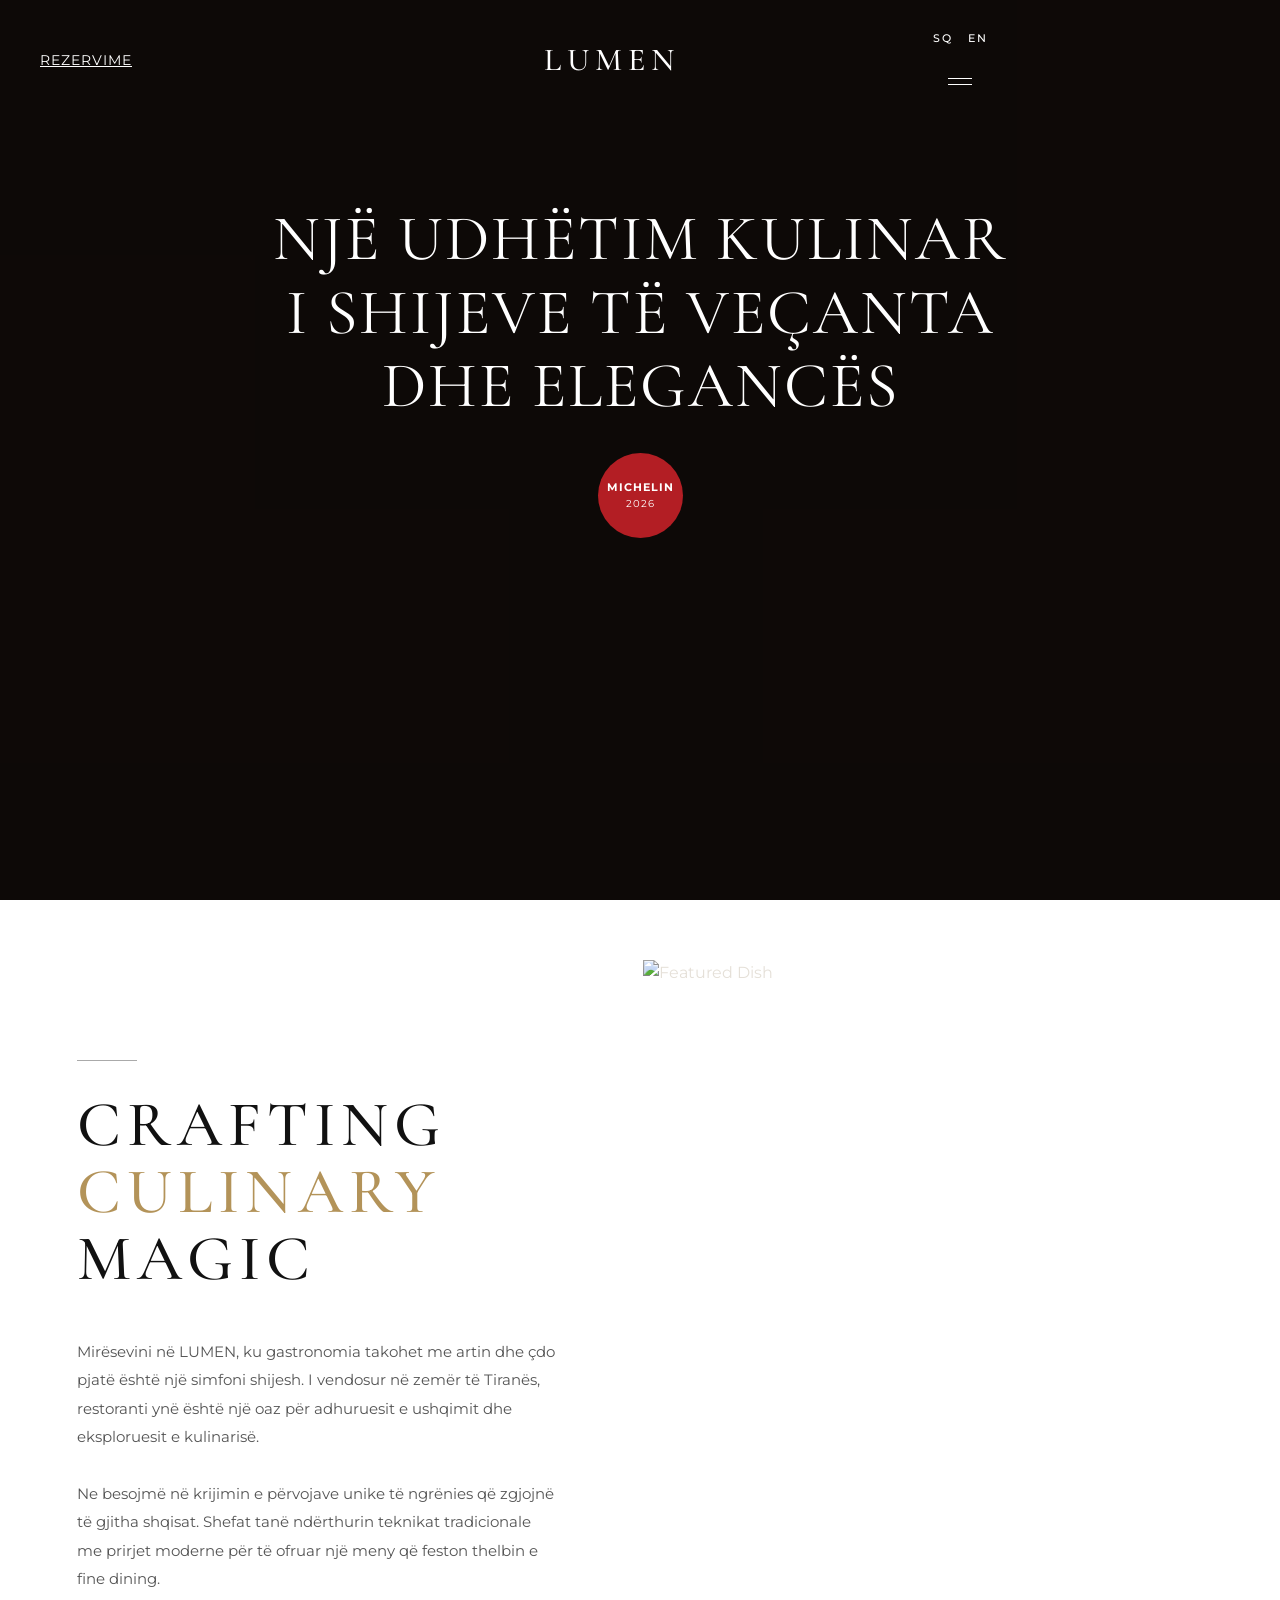
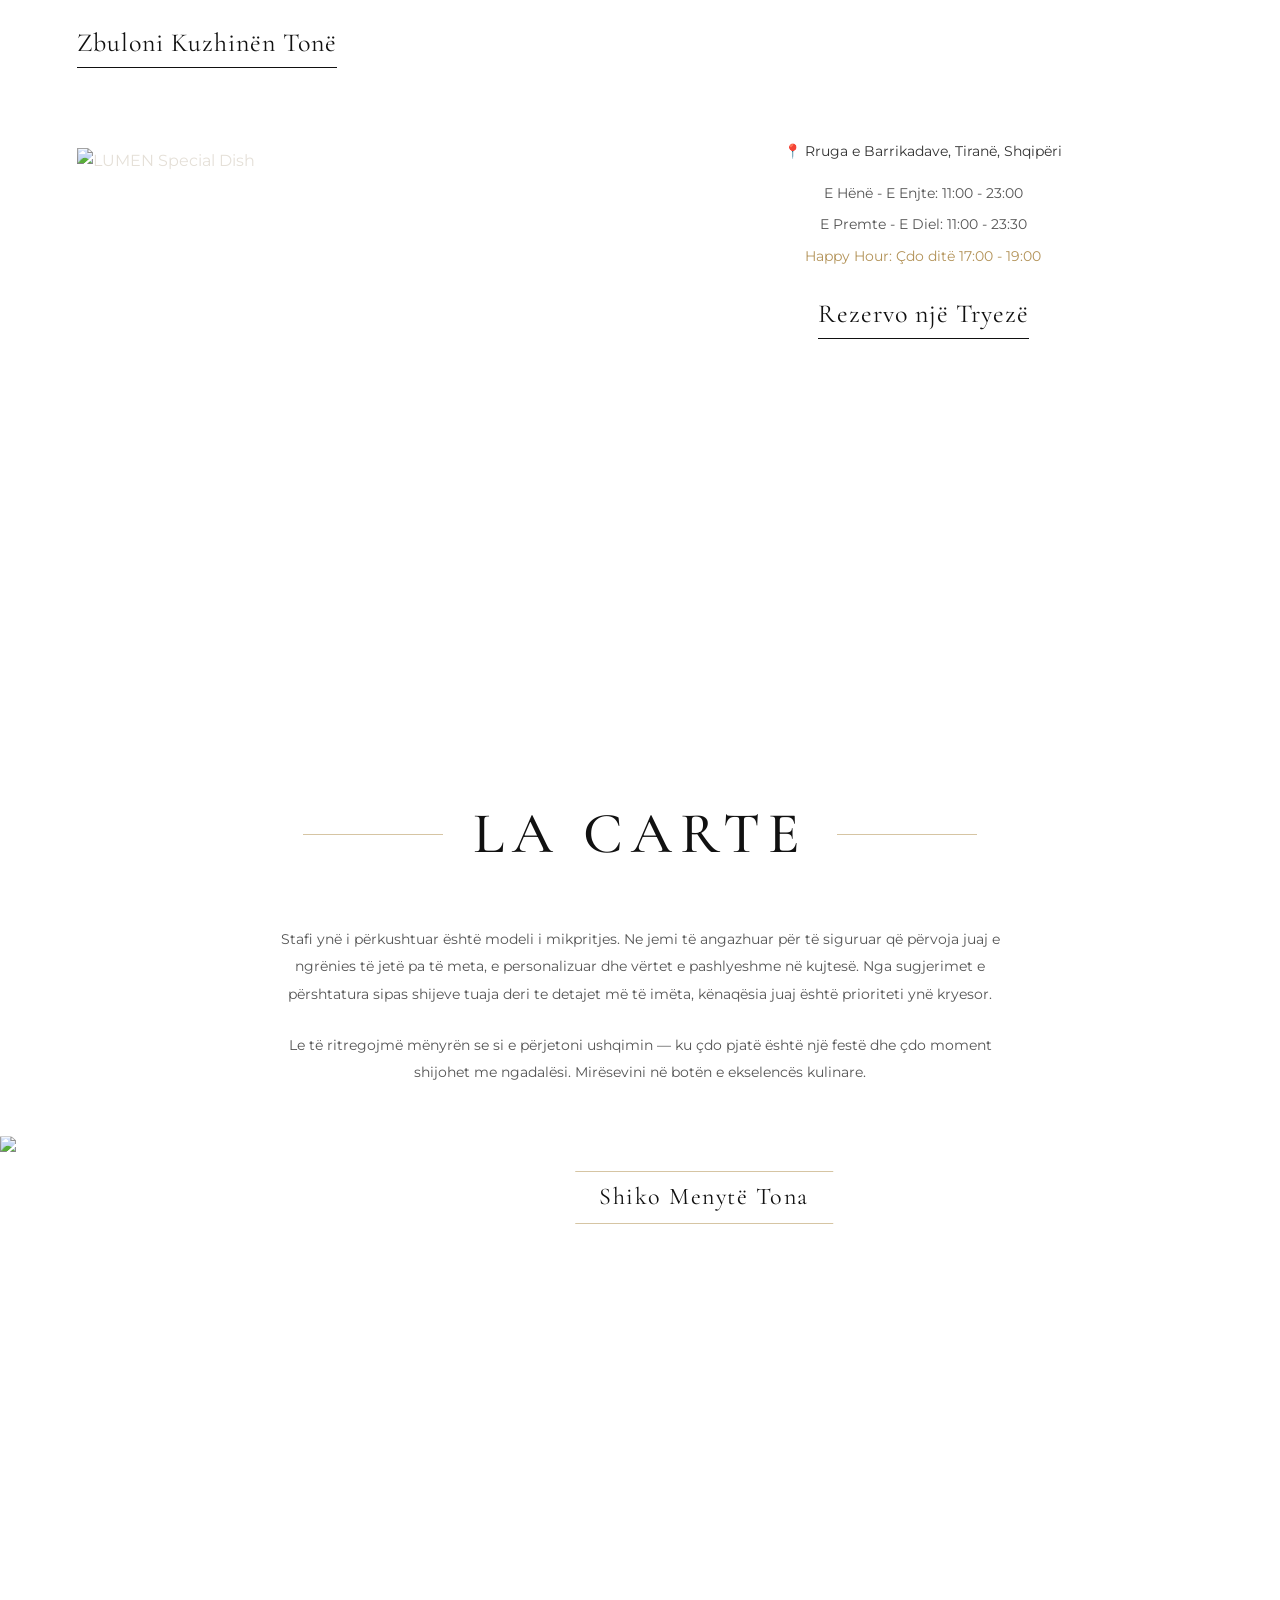
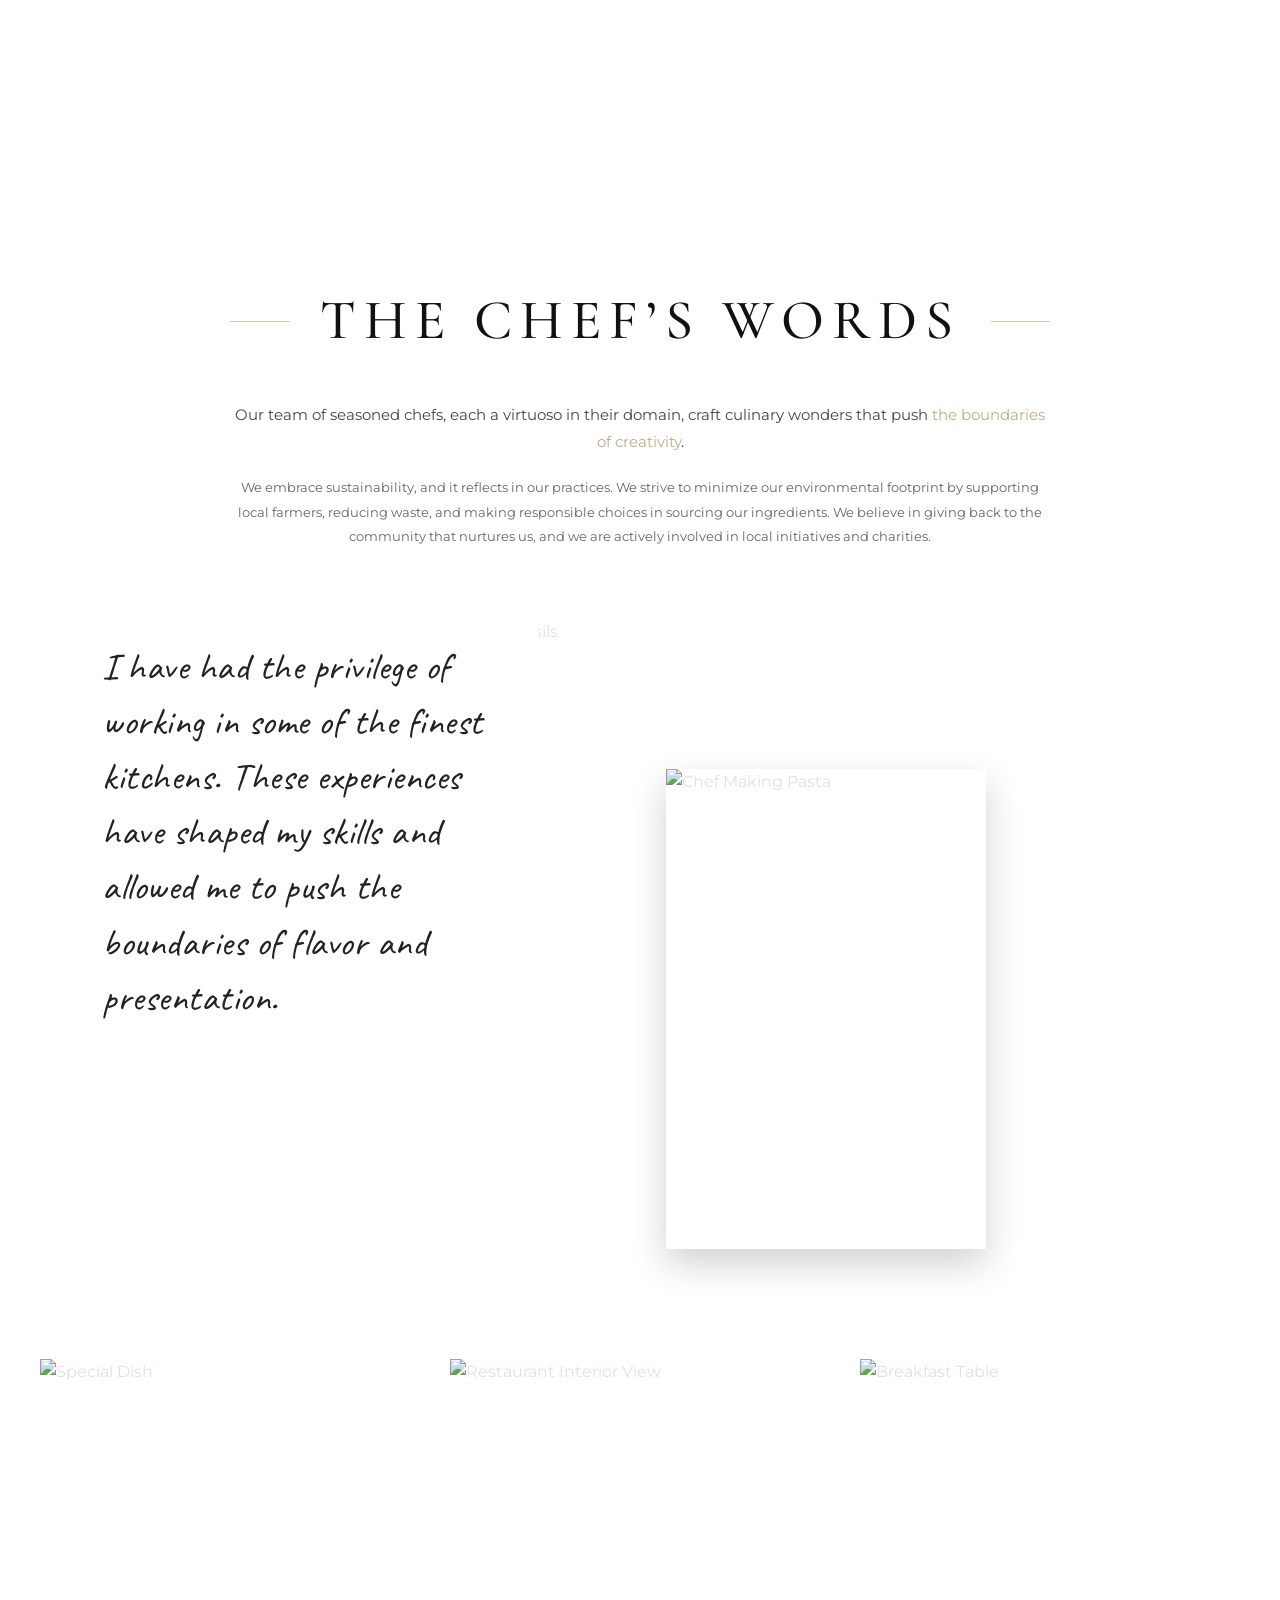
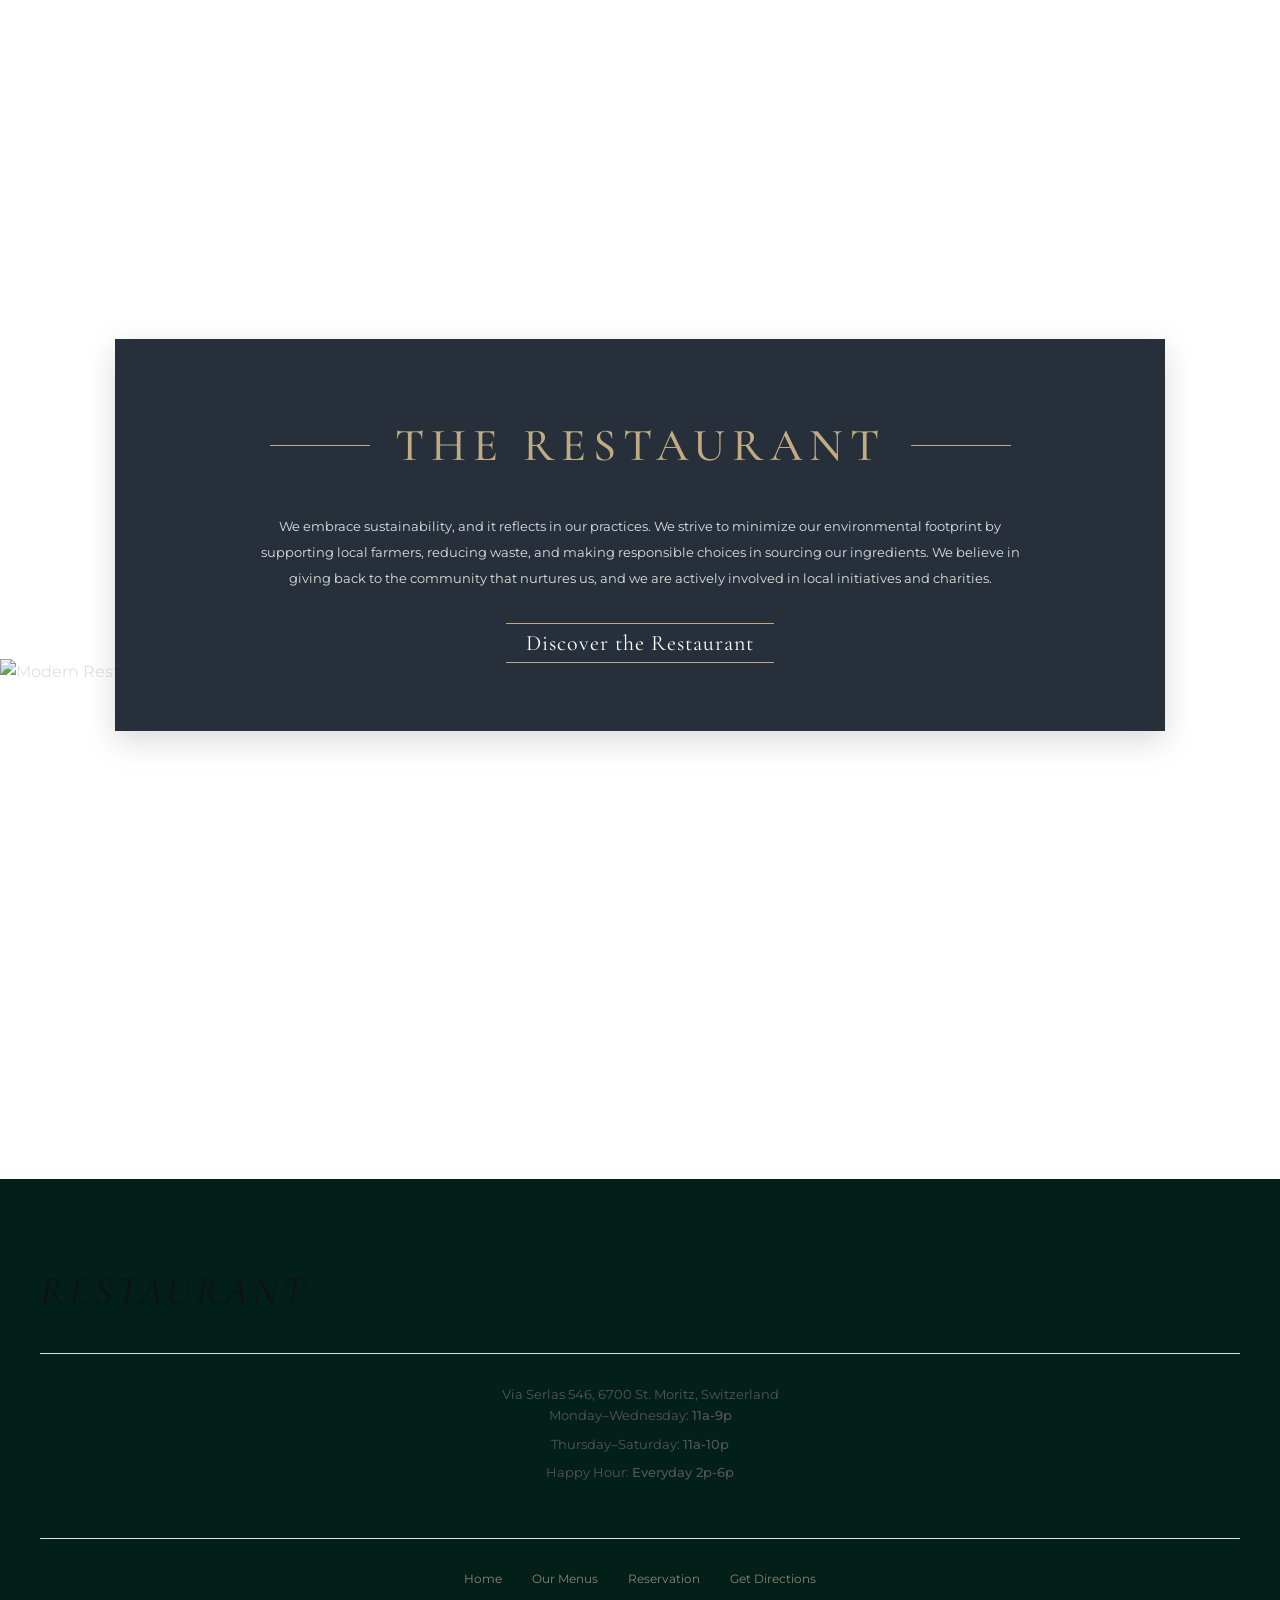
==== index.html @ c30f338e "." ====
<!DOCTYPE html>
<html lang="sq">
<head>
    <meta charset="UTF-8">
    <meta name="viewport" content="width=device-width, initial-scale=1.0">
    <title>LUMEN - Fine Dining & Lounge Bar</title>
    <link rel="stylesheet" href="style.css">
    <!-- Fonti Cormorant Garamond -->
    <link href="https://fonts.googleapis.com/css2?family=Cormorant+Garamond:wght@400;500;600;700&family=Montserrat:wght@300;400;500&display=swap" rel="stylesheet">
<link href="https://fonts.googleapis.com/css2?family=Caveat:wght@400;600&display=swap" rel="stylesheet">
</head>
<body>

    <!-- Header / Top Bar -->
    <header class="top-header">
        <div class="header-left">
            <a href="reservations.html" class="reservation-link">Rezervime</a>
        </div>
        <div class="header-center">
            <a href="index.html" class="brand-logo">LUMEN</a>
        </div>
        <div class="header-right">
            <span class="lang-switch">SQ &nbsp; EN</span>
            <button class="hamburger-btn" id="openMenuBtn" aria-label="Hap Menynë">
                <span></span>
                <span></span>
            </button>
        </div>
    </header>

    <!-- Fullscreen Menu Overlay (Me 7 Faqet) -->
    <div class="menu-overlay" id="menuOverlay">
        <div class="overlay-header">
            <div class="brand-logo-dark">LUMEN</div>
            <button class="close-btn" id="closeMenuBtn" aria-label="Mbyll Menynë">&times;</button>
        </div>
        <div class="overlay-content">
            <nav class="overlay-nav">
                <a href="index.html">Kreu</a>
                <a href="about.html">Rreth Nesh</a>
                <a href="menu.html">Menyja</a>
                <a href="lounge.html">Lounge Bar</a>
                <a href="gallery.html">Galeria</a>
                <a href="reservations.html">Rezervime</a>
                <a href="contact.html">Kontakt</a>
            </nav>
            <div class="overlay-info">
                <p>📍 Rruga e Barrikadave, Tiranë, Shqipëri</p>
                <p>📞 +355 69 999 8888</p>
                <p>Mbyllur ditën e Hënë</p>
                <p>E Martë - E Diel: 12:00 - 14:30 & 19:00 - 23:30</p>
            </div>
        </div>
    </div>

    <!-- Hero Section me Background Slider -->
    <section class="hero-section">
        <!-- Slides -->
        <div class="hero-slider">
            <div class="slide active" style="background-image: url('https://images.unsplash.com/photo-1544025162-d76694265947?q=80&w=1600');"></div>
            <div class="slide" style="background-image: url('https://images.unsplash.com/photo-1517248135467-4c7edcad34c4?q=80&w=1600');"></div>
            <div class="slide" style="background-image: url('https://images.unsplash.com/photo-1550966871-3ed3cdb5ed0c?q=80&w=1600');"></div>
        </div>

        <div class="hero-overlay"></div>

        <!-- Hero Content -->
        <div class="hero-content">
            <h1 class="hero-title">
                NJË UDHËTIM KULINAR<br>
                I SHIJEVE TË VEÇANTA<br>
                DHE ELEGANCËS
            </h1>
            <div class="badge-michelin">
                <span>MICHELIN</span>
                <small>2026</small>
            </div>
        </div>
    </section>


<section class="magic-section">
    <div class="magic-container">
        <!-- Ana e Majtë -->
        <div class="magic-left">
            <div class="title-wrap">
                <span class="line-decor"></span>
                <h2 class="serif-heading">
                    CRAFTING<br>
                    <span class="gold-text">CULINARY</span><br>
                    MAGIC
                </h2>
            </div>

            <p class="section-desc">
                Mirësevini në LUMEN, ku gastronomia takohet me artin dhe çdo pjatë është një simfoni shijesh. I vendosur në zemër të Tiranës, restoranti ynë është një oaz për adhuruesit e ushqimit dhe eksploruesit e kulinarisë.
            </p>

            <p class="section-desc">
                Ne besojmë në krijimin e përvojave unike të ngrënies që zgjojnë të gjitha shqisat. Shefat tanë ndërthurin teknikat tradicionale me prirjet moderne për të ofruar një meny që feston thelbin e fine dining.
            </p>

            <div class="link-wrap">
                <a href="about.html" class="underline-link">Zbuloni Kuzhinën Tonë</a>
            </div>

            <div class="small-food-img">
                <img src="https://images.unsplash.com/photo-1555396273-367ea4eb4db5?q=80&w=800" alt="LUMEN Special Dish">
            </div>
        </div>

        <!-- Ana e Djathtë -->
        <div class="magic-right">
            <div class="large-food-img">
                <img src="https://images.unsplash.com/photo-1534422298391-e4f8c172dddb?q=80&w=1000" alt="Featured Dish">
            </div>

            <div class="info-schedule-box">
                <p class="address-txt">📍 Rruga e Barrikadave, Tiranë, Shqipëri</p>
                <div class="hours-list">
                    <p>E Hënë - E Enjte: 11:00 - 23:00</p>
                    <p>E Premte - E Diel: 11:00 - 23:30</p>
                    <p class="happy-hour">Happy Hour: Çdo ditë 17:00 - 19:00</p>
                </div>
                <div class="link-wrap text-center">
                    <a href="reservations.html" class="underline-link">Rezervo një Tryezë</a>
                </div>
            </div>
        </div>
    </div>
</section>

<section class="lacarte-section">
    <div class="lacarte-container">
        <!-- Titulli me dy vija anash -->
        <div class="lacarte-title-wrap">
            <span class="side-line"></span>
            <h2 class="lacarte-title">LA CARTE</h2>
            <span class="side-line"></span>
        </div>

        <!-- Teksti në qendër -->
        <div class="lacarte-text-wrap">
            <p class="lacarte-desc">
                Stafi ynë i përkushtuar është modeli i mikpritjes. Ne jemi të angazhuar për të siguruar që përvoja juaj e ngrënies të jetë pa të meta, e personalizuar dhe vërtet e pashlyeshme në kujtesë. Nga sugjerimet e përshtatura sipas shijeve tuaja deri te detajet më të imëta, kënaqësia juaj është prioriteti ynë kryesor.
            </p>
            <p class="lacarte-desc">
                Le të ritregojmë mënyrën se si e përjetoni ushqimin — ku çdo pjatë është një festë dhe çdo moment shijohet me ngadalësi. Mirësevini në botën e ekselencës kulinare.
            </p>
        </div>
    </div>

    <!-- Kontenieri i fotos me prerje dhe butonin mbi të -->
    <div class="lacarte-banner-wrapper">
        <div class="lacarte-btn-overlay">
            <a href="menu.html" class="menu-underline-link">Shiko Menytë Tona</a>
        </div>
        
        <div class="lacarte-clipped-img">
            <img src="https://images.unsplash.com/photo-1540189549336-e6e99c3679fe?q=80&w=1600" alt="LUMEN La Carte Menus">
        </div>
    </div>
</section>
    

<section class="chefs-section">
    <!-- Header-i i Seksionit -->
    <div class="chefs-header-container">
        <div class="chefs-title-wrap">
            <span class="side-line"></span>
            <h2 class="chefs-title">THE CHEF’S WORDS</h2>
            <span class="side-line"></span>
        </div>

        <p class="chefs-subtitle">
            Our team of seasoned chefs, each a virtuoso in their domain, craft culinary wonders that push <span class="gold-text">the boundaries of creativity</span>.
        </p>

        <p class="chefs-desc">
            We embrace sustainability, and it reflects in our practices. We strive to minimize our environmental footprint by supporting local farmers, reducing waste, and making responsible choices in sourcing our ingredients. We believe in giving back to the community that nurtures us, and we are actively involved in local initiatives and charities.
        </p>
    </div>

    <!-- Seksjoni me Imazhin e Plotë dhe Kartën e Bardhë sipër -->
    <div class="chefs-stage-wrapper">
        <!-- Fotoja e madhe në sfond -->
        <div class="bg-utensils-full">
            <img src="https://images.unsplash.com/photo-1556910103-1c02745aae4d?q=80&w=1600" alt="Kitchen Utensils">
        </div>

        <!-- Karta e bardhë me dorëshkrimin që mbulon anën e majtë sipër -->
        <div class="chef-white-card">
            <p class="handwriting-text">
                I have had the privilege of working in some of the finest kitchens. These experiences have shaped my skills and allowed me to push the boundaries of flavor and presentation.
            </p>
        </div>

        <!-- Portreti i shefit që ulet poshtë në mes -->
        <div class="chef-portrait-card">
            <img src="https://images.unsplash.com/photo-1577219491135-ce391730fb2c?q=80&w=900" alt="Chef Making Pasta">
        </div>
    </div>
</section>

<!-- 1. GALERIA ME 3 FOTO -->
<section class="gallery-trio-section">
    <div class="gallery-trio-grid">
        <div class="gallery-item">
            <img src="https://images.unsplash.com/photo-1540189549336-e6e99c3679fe?q=80&w=800" alt="Special Dish">
        </div>
        <div class="gallery-item">
            <img src="https://images.unsplash.com/photo-1517248135467-4c7edcad34c4?q=80&w=800" alt="Restaurant Interior View">
        </div>
        <div class="gallery-item">
            <img src="https://images.unsplash.com/photo-1533089860892-a7c6f0a88666?q=80&w=800" alt="Breakfast Table">
        </div>
    </div>
</section>

<!-- 2. SEKSION "THE RESTAURANT" ME BANNER ME KUTI TË ERRËT -->
<section class="restaurant-banner-section">
    <!-- Kutia e errët në qendër që mbivendoset -->
    <div class="dark-overlay-card">
        <div class="restaurant-title-wrap">
            <span class="side-line-gold"></span>
            <h2 class="restaurant-title">THE RESTAURANT</h2>
            <span class="side-line-gold"></span>
        </div>
        <p class="dark-card-desc">
            We embrace sustainability, and it reflects in our practices. We strive to minimize our environmental footprint by supporting local farmers, reducing waste, and making responsible choices in sourcing our ingredients. We believe in giving back to the community that nurtures us, and we are actively involved in local initiatives and charities.
        </p>
        <div class="dark-card-btn-wrap">
            <a href="#" class="gold-underline-link">Discover the Restaurant</a>
        </div>
    </div>

    <!-- Imazhi i madh i restorantit në sfond -->
    <div class="restaurant-full-img">
        <img src="https://images.unsplash.com/photo-1550966871-3ed3cdb5ed0c?q=80&w=1600" alt="Modern Restaurant Interior">
    </div>
</section>

<!-- 3. FOOTER-I I FAQES -->
<footer class="site-footer">
    <div class="footer-container">
        <!-- Logoja -->
        <h2 class="footer-logo">RESTAURANT</h2>
        <div class="footer-divider-top"></div>

        <!-- Adresa dhe Orari -->
        <div class="footer-info">
            <p class="footer-address">Via Serlas 546, 6700 St. Moritz, Switzerland</p>
            
            <div class="footer-hours">
                <p>Monday–Wednesday: <span>11a-9p</span></p>
                <p>Thursday–Saturday: <span>11a-10p</span></p>
                <p>Happy Hour: <span>Everyday 2p-6p</span></p>
            </div>

            <!-- Rrjetet Sociale -->
            <div class="footer-socials">
                <a href="#"><i class="fab fa-facebook-f"></i></a>
                <a href="#"><i class="fab fa-twitter"></i></a>
                <a href="#"><i class="fab fa-youtube"></i></a>
                <a href="#"><i class="fab fa-instagram"></i></a>
            </div>
        </div>

        <div class="footer-divider-bottom"></div>

        <!-- Linket në fund -->
        <div class="footer-links">
            <a href="#">Home</a>
            <a href="#">Our Menus</a>
            <a href="#">Reservation</a>
            <a href="#">Get Directions</a>
        </div>
    </div>
</footer>
    <!-- Script për Overlay & Slider -->
    <script>
        const openMenuBtn = document.getElementById('openMenuBtn');
        const closeMenuBtn = document.getElementById('closeMenuBtn');
        const menuOverlay = document.getElementById('menuOverlay');

        openMenuBtn.addEventListener('click', () => {
            menuOverlay.classList.add('active');
        });

        closeMenuBtn.addEventListener('click', () => {
            menuOverlay.classList.remove('active');
        });

        const slides = document.querySelectorAll('.slide');
        let currentSlide = 0;

        function nextSlide() {
            slides[currentSlide].classList.remove('active');
            currentSlide = (currentSlide + 1) % slides.length;
            slides[currentSlide].classList.add('active');
        }

        setInterval(nextSlide, 5000);
    </script>
</body>
</html>
---- style.css ----
/* ==========================================
   LUMEN FINE DINING - HERO & OVERLAY STYLES
   ========================================== */

:root {
    --font-cormorant: 'Cormorant Garamond', serif;
    --font-sans: 'Montserrat', sans-serif;
    --overlay-bg: #bbb295;
    --text-dark: #2b2b2b;
}

* {
    margin: 0;
    padding: 0;
    box-sizing: border-box;
}

body {
    font-family: var(--font-sans);
    overflow-x: hidden;
}

/* --- TOP HEADER --- */
.top-header {
    position: absolute;
    top: 0;
    left: 0;
    width: 100%;
    display: flex;
    justify-content: space-between;
    align-items: center;
    padding: 30px 40px;
    z-index: 100;
    color: #fff;
}

.reservation-link {
    color: #fff;
    text-decoration: underline;
    font-size: 14px;
    letter-spacing: 1px;
    text-transform: uppercase;
}

.brand-logo, .brand-logo-dark {
    font-family: var(--font-cormorant);
    font-size: 32px;
    letter-spacing: 6px;
    color: #fff;
    text-decoration: none;
    font-weight: 500;
}

.header-right {
    display: flex;
    align-items: center;
    gap: 20px;
}

.lang-switch {
    font-size: 11px;
    letter-spacing: 2px;
    font-weight: 500;
}

/* Hamburger Button */
.hamburger-btn {
    background: none;
    border: none;
    cursor: pointer;
    display: flex;
    flex-direction: column;
    gap: 5px;
    padding: 5px;
}

.hamburger-btn span {
    display: block;
    width: 24px;
    height: 1px;
    background-color: #fff;
}

/* --- HERO SLIDER --- */
.hero-section {
    position: relative;
    height: 100vh;
    width: 100%;
    display: flex;
    align-items: center;
    justify-content: center;
    overflow: hidden;
}

.hero-slider {
    position: absolute;
    top: 0; left: 0;
    width: 100%; height: 100%;
}

.slide {
    position: absolute;
    top: 0; left: 0;
    width: 100%; height: 100%;
    background-size: cover;
    background-position: center;
    opacity: 0;
    transition: opacity 1.5s ease-in-out, transform 6s ease-out;
    transform: scale(1);
}

.slide.active {
    opacity: 1;
    transform: scale(1.05);
}

.hero-overlay {
    position: absolute;
    top: 0; left: 0; right: 0; bottom: 0;
    background: rgba(0, 0, 0, 0.45);
    z-index: 1;
}

.hero-content {
    position: relative;
    z-index: 2;
    text-align: center;
    color: #fff;
}

.hero-title {
    font-family: var(--font-cormorant);
    font-size: 70px;
    font-weight: 600;
    line-height: 1.15;
    letter-spacing: 2px;
    text-transform: uppercase;
    margin-bottom: 30px;
}

/* Michelin Badge */
.badge-michelin {
    display: inline-flex;
    flex-direction: column;
    align-items: center;
    justify-content: center;
    width: 85px;
    height: 85px;
    background-color: #b31e24;
    border-radius: 50%;
    color: #fff;
    font-size: 11px;
    font-weight: 700;
    letter-spacing: 1px;
    margin: 0 auto;
}

.badge-michelin small {
    font-size: 10px;
    font-weight: 400;
}

/* --- OVERLAY MENU --- */
.menu-overlay {
    position: fixed;
    top: 0; left: 0;
    width: 100%; height: 100%;
    background-color: var(--overlay-bg);
    z-index: 1000;
    display: flex;
    flex-direction: column;
    justify-content: space-between;
    padding: 30px 40px 60px;
    opacity: 0;
    visibility: hidden;
    transition: opacity 0.4s ease, visibility 0.4s ease;
}

.menu-overlay.active {
    opacity: 1;
    visibility: visible;
}

.overlay-header {
    display: flex;
    justify-content: center;
    align-items: center;
    position: relative;
}

.close-btn {
    position: absolute;
    right: 0;
    background: none;
    border: none;
    font-size: 38px;
    color: #fff;
    cursor: pointer;
    font-weight: 300;
}

.overlay-content {
    display: flex;
    flex-direction: column;
    align-items: flex-end;
    text-align: right;
    margin-top: auto;
}

.overlay-nav {
    display: flex;
    flex-direction: column;
    gap: 12px;
    margin-bottom: 40px;
}

.overlay-nav a {
    font-family: var(--font-cormorant);
    font-size: 42px;
    color: #ffffff;
    text-decoration: none;
    font-weight: 400;
    transition: color 0.3s ease;
}

.overlay-nav a:hover {
    color: var(--text-dark);
}

.overlay-info {
    color: #ffffff;
    font-size: 13px;
    line-height: 1.8;
}

/* RESPONSIVE */
@media (max-width: 768px) {
    .hero-title {
        font-size: 38px;
    }
    .overlay-nav a {
        font-size: 28px;
    }
    .top-header {
        padding: 20px;
    }
}


/* ==========================================
   CRAFTING CULINARY MAGIC SECTION (LARGE SCALE)
   ========================================== */

.magic-section {
    background-color: #ffffff;
    padding: 120px 6% 100px;
    position: relative;
}

.magic-container {
    display: grid;
    grid-template-columns: 1fr 1.15fr;
    gap: 80px;
    align-items: start;
    max-width: 1400px; /* Rritur gjerësia e përgjithshme */
    margin: 0 auto;
}

/* ANA E MAJTË */
.magic-left {
    padding-top: 40px;
}

.title-wrap {
    position: relative;
    margin-bottom: 45px;
}

.line-decor {
    display: block;
    width: 60px; /* Line më e gjatë */
    height: 1px;
    background-color: #aaaaaa;
    margin-bottom: 30px;
}

/* Titulli më i madh dhe me hapësirë shkronjash si në foto */
.serif-heading {
    font-family: 'Cormorant Garamond', serif;
    font-size: 64px;
    letter-spacing: 6px;
    color: #111111;
    line-height: 1.05;
    font-weight: 500;
}

.gold-text {
    color: #b39359;
}

/* Teksti më i madh dhe i lexueshëm */
.section-desc {
    font-family: 'Montserrat', sans-serif;
    font-size: 15px;
    color: #555555;
    line-height: 1.9;
    margin-bottom: 28px;
    max-width: 480px;
}

.link-wrap {
    margin-top: 20px;
    margin-bottom: 80px;
}

.underline-link {
    display: inline-block;
    font-family: 'Cormorant Garamond', serif;
    font-size: 26px; /* Rritur madhësia e linkut */
    color: #111111;
    text-decoration: none;
    border-bottom: 1.5px solid #111111;
    padding-bottom: 4px;
    letter-spacing: 1px;
    transition: all 0.3s ease;
}

.underline-link:hover {
    color: #b39359;
    border-color: #b39359;
}

/* Imazhi i vogël në të majtë po ashtu më i madh */
.small-food-img {
    width: 440px;
    height: 440px;
}

.small-food-img img {
    width: 100%;
    height: 100%;
    object-fit: cover;
}

/* ANA E DJATHTË */
.magic-right {
    margin-top: -60px; /* Ngrihet lart për të krijuar efektin si në foto */
}

.large-food-img {
    width: 100%;
}

.large-food-img img {
    width: 100%;
    height: 720px; /* Imazh i madh kryesor */
    object-fit: cover;
    display: block;
}

.info-schedule-box {
    text-align: center;
    padding-top: 60px;
}

.address-txt {
    font-family: 'Montserrat', sans-serif;
    font-size: 14px;
    color: #333333;
    margin-bottom: 20px;
}

.hours-list {
    margin-bottom: 25px;
}

.hours-list p {
    font-family: 'Montserrat', sans-serif;
    font-size: 14px;
    color: #555555;
    margin-bottom: 8px;
}

.hours-list .happy-hour {
    color: #b39359;
    margin-top: 10px;
}

.text-center {
    text-align: center;
}

/* RESPONSIVE */
@media (max-width: 1024px) {
    .magic-container {
        grid-template-columns: 1fr;
        gap: 60px;
    }

    .magic-right {
        margin-top: 0;
    }

    .serif-heading {
        font-size: 48px;
    }

    .small-food-img {
        width: 100%;
        max-width: 360px;
        height: 360px;
    }

    .large-food-img img {
        height: 500px;
    }
}


/* ==========================================
   LA CARTE SECTION (CORRECT CLIP-PATH)
   ========================================== */

.lacarte-section {
    background-color: #ffffff;
    padding-top: 100px;
    position: relative;
    text-align: center;
}

.lacarte-container {
    max-width: 900px;
    margin: 0 auto;
    padding: 0 20px;
}

/* Titulli me dy vija anash */
.lacarte-title-wrap {
    display: flex;
    align-items: center;
    justify-content: center;
    gap: 30px;
    margin-bottom: 45px;
}

.side-line {
    flex: 1;
    max-width: 140px;
    height: 1px;
    background-color: #d6c5a3;
}

.lacarte-title {
    font-family: 'Cormorant Garamond', serif;
    font-size: 58px;
    letter-spacing: 8px;
    color: #111111;
    font-weight: 500;
    text-transform: uppercase;
    white-space: nowrap;
}

/* Teksti */
.lacarte-text-wrap {
    max-width: 760px;
    margin: 0 auto 50px;
}

.lacarte-desc {
    font-family: 'Montserrat', sans-serif;
    font-size: 14px;
    color: #555555;
    line-height: 1.95;
    margin-bottom: 24px;
    font-weight: 400;
}

/* Wraperi i fotos */
.lacarte-banner-wrapper {
    position: relative;
    width: 100%;
    margin-top: 20px;
}

/* Butoni i pozicionuar fiks te hapësira e bardhë mbi prerje */
.lacarte-btn-overlay {
    position: absolute;
    top: 35px;
    left: 55%;
    transform: translateX(-50%);
    z-index: 10;
}

.menu-underline-link {
    display: inline-block;
    font-family: 'Cormorant Garamond', serif;
    font-size: 24px;
    color: #111111;
    text-decoration: none;
    border-top: 1px solid #d6c5a3;
    border-bottom: 1px solid #d6c5a3;
    padding: 6px 24px;
    letter-spacing: 1.5px;
    background-color: #ffffff;
    transition: all 0.3s ease;
}

.menu-underline-link:hover {
    color: #b39359;
    border-color: #b39359;
}

/* Prerja me Clip-Path: Anë e majtë e lartë (0 0), pastaj ulet te 30% e gjerësisë (30% 120px) deri te cepi i djathtë (100% 120px) */
.lacarte-clipped-img {
    width: 80%; /* Madhësia e plotë e fotos si në dizajnin origjinal */
    margin: 0 auto 0 0; /* E lidhur nga ana e majtë */
    clip-path: polygon(0 0, 30% 0, 30% 130px, 100% 130px, 100% 100%, 0 100%);
    -webkit-clip-path: polygon(0 0, 30% 0, 30% 130px, 100% 130px, 100% 100%, 0 100%);
}

.lacarte-clipped-img img {
    width: 100%;
    height: 650px;
    object-fit: cover;
    display: block;
}

/* RESPONSIVE */
@media (max-width: 900px) {
    .lacarte-clipped-img {
        width: 100%;
        clip-path: none;
        -webkit-clip-path: none;
    }

    .lacarte-btn-overlay {
        position: relative;
        top: 0;
        left: 0;
        transform: none;
        margin-bottom: 30px;
    }

    .lacarte-clipped-img img {
        height: 400px;
    }
}

/* ==========================================
   THE CHEF'S WORDS (CARD OVERLAY APPROACH)
   ========================================== */

.chefs-section {
    background-color: #ffffff;
    padding-top: 90px;
    padding-bottom: 160px;
    position: relative;
    width: 100%;
}

/* HEADER CONTAINER */
.chefs-header-container {
    max-width: 860px;
    margin: 0 auto 70px;
    text-align: center;
    padding: 0 20px;
}

.chefs-title-wrap {
    display: flex;
    align-items: center;
    justify-content: center;
    gap: 30px;
    margin-bottom: 35px;
}

.chefs-title-wrap .side-line {
    flex: 1;
    max-width: 140px;
    height: 1px;
    background-color: #d6c5a3;
}

.chefs-title {
    font-family: 'Cormorant Garamond', serif;
    font-size: 56px;
    letter-spacing: 8px;
    color: #111111;
    font-weight: 500;
    text-transform: uppercase;
    white-space: nowrap;
}

.chefs-subtitle {
    font-family: 'Montserrat', sans-serif;
    font-size: 15px;
    color: #444444;
    line-height: 1.8;
    margin-bottom: 20px;
    font-weight: 400;
}

.chefs-subtitle .gold-text {
    color: #c0ab82;
}

.chefs-desc {
    font-family: 'Montserrat', sans-serif;
    font-size: 13px;
    color: #666666;
    line-height: 1.9;
    font-weight: 400;
}

/* STAGE CONTAINER */
.chefs-stage-wrapper {
    position: relative;
    width: 100%;
    max-width: 1350px;
    margin: 0 0 0 auto; /* E ngjitur në skajin e djathtë */
}

/* 1. Fotoja e madhe në të djathtë */
.bg-utensils-full {
    width: 68%;
    margin-left: auto;
}

.bg-utensils-full img {
    width: 100%;
    height: 520px;
    object-fit: cover;
    display: block;
}

/* 2. Karta e bardhë me dorëshkrimin që krijon "prerjen" */
.chef-white-card {
    position: absolute;
    top: -40px;
    left: 0;
    width: 42%;
    background-color: #ffffff;
    padding: 60px 50px 60px 8%;
    z-index: 3;
}

.handwriting-text {
    font-family: 'Caveat', cursive;
    font-size: 38px;
    color: #222222;
    line-height: 1.45;
    letter-spacing: 0.5px;
    font-weight: 400;
}

/* 3. Portreti vertikal i shefit */
.chef-portrait-card {
    position: absolute;
    top: 150px;
    left: 52%;
    width: 320px;
    height: 480px;
    z-index: 5;
    box-shadow: 0 15px 35px rgba(0, 0, 0, 0.18);
}

.chef-portrait-card img {
    width: 100%;
    height: 100%;
    object-fit: cover;
    display: block;
}

/* RESPONSIVE DESIGN */
@media (max-width: 1100px) {
    .chefs-stage-wrapper {
        margin: 0 auto;
    }

    .bg-utensils-full {
        width: 100%;
    }

    .chef-white-card {
        position: relative;
        top: 0;
        width: 100%;
        padding: 20px;
        text-align: center;
    }

    .chef-portrait-card {
        position: relative;
        top: 0;
        left: 50%;
        transform: translateX(-50%);
        margin-top: -60px;
        width: 85%;
        max-width: 340px;
        height: 420px;
    }
}



/* ==========================================
   1. GALLERY TRIO SECTION
   ========================================== */
.gallery-trio-section {
    width: 100%;
    padding: 60px 0 100px;
    background-color: #ffffff;
}

.gallery-trio-grid {
    max-width: 1400px;
    margin: 0 auto;
    padding: 0 40px;
    display: grid;
    grid-template-columns: repeat(3, 1fr);
    gap: 30px;
}

.gallery-item img {
    width: 100%;
    height: 480px;
    object-fit: cover;
    display: block;
}

/* ==========================================
   2. THE RESTAURANT OVERLAY BANNER SECTION
   ========================================== */
.restaurant-banner-section {
    position: relative;
    width: 100%;
    background-color: #ffffff;
    padding-top: 80px;
}

/* Kutia e errët që mbivendoset sipër fotos */
.dark-overlay-card {
    position: absolute;
    top: 0;
    left: 50%;
    transform: translateX(-50%);
    width: 90%;
    max-width: 1050px;
    background-color: #262f3a; /* Ngjyra gri në të errët/marinar */
    padding: 70px 60px;
    text-align: center;
    z-index: 5;
    box-shadow: 0 10px 30px rgba(0,0,0,0.15);
}

.restaurant-title-wrap {
    display: flex;
    align-items: center;
    justify-content: center;
    gap: 25px;
    margin-bottom: 30px;
}

.side-line-gold {
    flex: 1;
    max-width: 100px;
    height: 1px;
    background-color: #c0ab82;
}

.restaurant-title {
    font-family: 'Cormorant Garamond', serif;
    font-size: 46px;
    letter-spacing: 7px;
    color: #c0ab82;
    font-weight: 500;
    text-transform: uppercase;
}

.dark-card-desc {
    font-family: 'Montserrat', sans-serif;
    font-size: 13px;
    color: #e0e0e0;
    line-height: 2;
    max-width: 780px;
    margin: 0 auto 35px;
}

.dark-card-btn-wrap {
    display: inline-block;
}

.gold-underline-link {
    font-family: 'Cormorant Garamond', serif;
    font-size: 22px;
    color: #ffffff;
    text-decoration: none;
    border-top: 1px solid #c0ab82;
    border-bottom: 1px solid #c0ab82;
    padding: 6px 20px;
    letter-spacing: 1px;
    transition: all 0.3s ease;
}

.gold-underline-link:hover {
    color: #c0ab82;
}

/* Fotoja e restorantit me lartësi dhe padding që lejon mbulimin nga kutia */
.restaurant-full-img {
    width: 100%;
    padding-top: 240px; /* Hapësirë që fotoja të zbresë nën kutinë e errët */
}

.restaurant-full-img img {
    width: 100%;
    height: 520px;
    object-fit: cover;
    display: block;
}

/* ==========================================
   3. FOOTER SECTION
   ========================================== */
.site-footer {
    background-color: #ffffff;
    padding: 90px 20px 40px;
    text-align: center;
}

.footer-container {
    max-width: 900px;
    margin: 0 auto;
}

.footer-logo {
    font-family: 'Cormorant Garamond', serif;
    font-size: 52px;
    letter-spacing: 12px;
    color: #111111;
    font-weight: 400;
    text-transform: uppercase;
    margin-bottom: 30px;
}

.footer-divider-top,
.footer-divider-bottom {
    width: 100%;
    height: 1px;
    background-color: #e0e0e0;
    margin: 30px 0;
}

.footer-address {
    font-family: 'Montserrat', sans-serif;
    font-size: 13px;
    color: #555555;
    margin-bottom: 25px;
}

.footer-hours p {
    font-family: 'Montserrat', sans-serif;
    font-size: 13px;
    color: #555555;
    margin-bottom: 8px;
}

.footer-hours span {
    font-weight: 500;
}

.footer-socials {
    display: flex;
    justify-content: center;
    gap: 20px;
    margin-top: 25px;
}

.footer-socials a {
    color: #111111;
    font-size: 15px;
    transition: color 0.3s ease;
}

.footer-socials a:hover {
    color: #c0ab82;
}

.footer-links {
    display: flex;
    justify-content: center;
    gap: 30px;
}

.footer-links a {
    font-family: 'Montserrat', sans-serif;
    font-size: 12px;
    color: #666666;
    text-decoration: underline;
    transition: color 0.3s ease;
}

.footer-links a:hover {
    color: #111111;
}

/* RESPONSIVE DESIGN */
@media (max-width: 900px) {
    .gallery-trio-grid {
        grid-template-columns: 1fr;
    }

    .gallery-item img {
        height: 350px;
    }

    .dark-overlay-card {
        position: relative;
        top: 0;
        transform: none;
        left: 0;
        width: 100%;
        padding: 40px 20px;
    }

    .restaurant-full-img {
        padding-top: 0;
    }

    .restaurant-title {
        font-size: 32px;
    }

    .footer-links {
        flex-direction: column;
        gap: 12px;
    }
}


/* ==========================================
   ABOUT US HERO & NAVBAR
   ========================================== */

/* Prapavija Krem / Fildish */
body, .about-hero-section {
    background-color: #fcfbfa; /* Ngjyra e lehtë krem nga dizajni */
    font-family: 'Montserrat', sans-serif;
    margin: 0;
    padding: 0;
    color: #1a3322;
}

/* NAVBAR */
.navbar-header {
    width: 100%;
    padding: 25px 0;
    background-color: transparent;
}

.nav-container {
    max-width: 1400px;
    margin: 0 auto;
    padding: 0 40px;
    display: flex;
    justify-content: space-between;
    align-items: center;
}

.site-logo {
    display: flex;
    align-items: center;
    gap: 10px;
}

.logo-icon {
    width: 28px;
    height: 28px;
    stroke: #1a3322;
}

.logo-text {
    font-family: 'Cormorant Garamond', serif;
    font-size: 24px;
    letter-spacing: 3px;
    font-weight: 600;
    color: #1a3322;
}

.main-nav ul {
    display: flex;
    list-style: none;
    gap: 35px;
    margin: 0;
    padding: 0;
}

.main-nav a {
    text-decoration: none;
    font-size: 15px;
    color: #333333;
    transition: color 0.3s ease;
}

.main-nav a.active,
.main-nav a:hover {
    color: #b86235; /* Ngjyra kafe/terrakotë e përzgjedhur për linkun aktiv */
}

.has-dropdown .arrow {
    display: inline-block;
    transform: rotate(90deg);
    font-size: 14px;
    margin-left: 3px;
}

/* ABOUT HERO SECTION */
.about-hero-section {
    width: 100%;
    padding: 40px 0 100px;
}

.about-hero-container {
    max-width: 1400px;
    margin: 0 auto;
    display: flex;
    align-items: center;
    gap: 60px;
}

/* ANA E MAJTË - IMAZHI DHE SOCIALS */
.about-image-column {
    position: relative;
    width: 50%;
}

.waiter-image-wrap {
    width: 100%;
    height: 650px;
}

.waiter-image-wrap img {
    width: 100%;
    height: 100%;
    object-fit: cover;
    display: block;
}

/* PANELI I SOCIALS (KUTITË E BARDHA NË TË MAJTË) */
.social-side-bar {
    position: absolute;
    top: 50%;
    left: -20px;
    transform: translateY(-50%);
    display: flex;
    flex-direction: column;
    gap: 8px;
    z-index: 10;
}

.social-side-bar a {
    width: 42px;
    height: 42px;
    background-color: #ffffff;
    display: flex;
    align-items: center;
    justify-content: center;
    color: #1a3322;
    text-decoration: none;
    font-size: 16px;
    box-shadow: 0 4px 12px rgba(0, 0, 0, 0.08);
    transition: background-color 0.3s ease, color 0.3s ease;
}

.social-side-bar a:hover {
    background-color: #1a3322;
    color: #ffffff;
}

/* ANA E DJATHTË - TEKSTI */
.about-text-column {
    width: 50%;
    padding-right: 8%;
    text-align: center;
}

.about-title {
    font-family: 'Cormorant Garamond', serif;
    font-size: 80px;
    font-weight: 400;
    color: #142e1d; /* Ngjyrë e errët me nuancë të lehtë jeshile/zi */
    margin-bottom: 25px;
    line-height: 1.1;
}

.about-description {
    font-size: 15px;
    color: #555555;
    line-height: 1.8;
    max-width: 520px;
    margin: 0 auto;
}

/* RESPONSIVE DESIGN */
@media (max-width: 992px) {
    .nav-container {
        flex-direction: column;
        gap: 20px;
    }

    .about-hero-container {
        flex-direction: column;
        gap: 40px;
    }

    .about-image-column,
    .about-text-column {
        width: 100%;
        padding: 0 20px;
    }

    .waiter-image-wrap {
        height: 450px;
    }

    .social-side-bar {
        left: 30px;
    }

    .about-title {
        font-size: 50px;
    }
}

.features-stats-section {
    background-color: #f7f6f0;
    padding: 60px 0 100px;
    font-family: 'Montserrat', sans-serif;
}

.features-grid {
    max-width: 1280px;
    margin: 0 auto;
    padding: 0 40px;
    display: grid;
    grid-template-columns: 340px 1fr;
    gap: 40px;
    align-items: start;
}

/* KOLONA E MAJTË - KARTELAT */
.stats-col {
    display: flex;
    flex-direction: column;
    gap: 22px;
}

.stat-card-wrap {
    display: flex;
    flex-direction: column;
    gap: 6px;
}

.card-label {
    font-size: 13px;
    color: #3b4e41;
    font-weight: 400;
}

.stat-card {
    display: flex;
    justify-content: space-between;
    align-items: center;
    padding: 22px 28px;
    height: 110px;
    box-sizing: border-box;
}

/* Kartela 1 */
.card-cream {
    background-color: #ffffff;
}

/* Kartela 2 */
.card-dark {
    background-color: #05261e;
    color: #ffffff;
}

.card-dark .stat-number,
.card-dark .stat-title {
    color: #ffffff;
}

.card-dark .stat-icon svg {
    stroke: #ffffff;
}

/* Kartela 3 */
.card-bordered {
    background-color: transparent;
    border: 1px solid #e2ded4;
}

/* Tipografia e Kartelave */
.stat-number {
    font-family: 'Cormorant Garamond', serif;
    font-size: 44px;
    font-weight: 400;
    margin: 0;
    line-height: 1;
    color: #0b2219;
}

.stat-title {
    font-size: 12px;
    color: #666666;
    margin: 6px 0 0 0;
}

.stat-icon svg {
    width: 38px;
    height: 38px;
    stroke: #0b2219;
}

/* KOLONA E DJATHTË - FOTOJA DHE TEKSTI */
.content-col {
    display: flex;
    flex-direction: column;
}

.banner-image-wrap {
    width: 100%;
    height: 250px;
    margin-top: 24px;
    overflow: hidden;
}

.banner-image-wrap img {
    width: 100%;
    height: 100%;
    object-fit: cover;
    display: block;
}

.heading-block {
    margin-top: 80px;
    display: flex;
    flex-direction: column;
}

.tag-text {
    font-size: 13px;
    color: #b35944;
    align-self: flex-end; /* Pozicionon '// Why Choose us' në të djathtë */
    margin-bottom: 15px;
}

.main-title {
    font-family: 'Cormorant Garamond', serif;
    font-size: 54px;
    color: #0b2219;
    font-weight: 400;
    line-height: 1.15;
    margin: 0;
    text-align: left;
}

/* ==========================================
   RESERVATION & ABOUT US SECTION
   ========================================== */

.reservation-about-section {
    background-color: #f7f6f0;
    padding: 80px 0 100px;
    font-family: 'Montserrat', sans-serif;
}

.reservation-container {
    max-width: 1280px;
    margin: 0 auto;
    padding: 0 40px;
}

/* TOP HEADER ROW */
.top-header-row {
    display: flex;
    justify-content: space-between;
    gap: 60px;
    align-items: flex-start;
}

.header-left {
    width: 45%;
}

.sub-tag {
    font-size: 13px;
    color: #b35944;
    display: block;
    margin-bottom: 15px;
}

.section-title {
    font-family: 'Cormorant Garamond', serif;
    font-size: 48px;
    color: #0b2219;
    font-weight: 400;
    line-height: 1.15;
    margin: 0;
}

.header-right {
    width: 50%;
    display: flex;
    flex-direction: column;
    gap: 25px;
}

.description-text {
    font-size: 13px;
    color: #555555;
    line-height: 1.6;
    margin: 0;
}

/* CTA RESERVATION BANNER */
.cta-banner {
    background-color: #05261e;
    color: #ffffff;
    display: flex;
    justify-content: space-between;
    align-items: center;
    padding: 16px 24px;
    text-decoration: none;
    transition: background-color 0.3s ease;
}

.cta-banner:hover {
    background-color: #0b3a2f;
}

.cta-content {
    display: flex;
    align-items: center;
    gap: 16px;
}

.cta-icon svg {
    width: 34px;
    height: 34px;
    stroke: #ffffff;
}

.cta-subtitle {
    font-size: 11px;
    color: #a3c2b5;
    display: block;
    letter-spacing: 0.5px;
}

.cta-title {
    font-family: 'Cormorant Garamond', serif;
    font-size: 22px;
    font-weight: 400;
    margin: 2px 0 0 0;
    color: #ffffff;
}

.cta-arrow {
    background-color: #ffffff;
    width: 42px;
    height: 42px;
    display: flex;
    align-items: center;
    justify-content: center;
}

.cta-arrow svg {
    width: 20px;
    height: 20px;
    stroke: #05261e;
}

.section-divider {
    border: 0;
    height: 1px;
    background-color: #e2ded4;
    margin: 45px 0 60px 0;
}

/* CHEF & OVERLAP CARD SECTION */
.chef-content-grid {
    position: relative;
    display: flex;
    align-items: stretch;
}

.chef-image-wrap {
    width: 65%;
    height: 520px;
    overflow: hidden;
}

.chef-image-wrap img {
    width: 100%;
    height: 100%;
    object-fit: cover;
    display: block;
}

/* KARTELA QË MBIVENDOSET (OVERLAP) */
.about-overlap-card {
    position: absolute;
    right: 0;
    top: 50px;
    width: 48%;
    background-color: #f7f6f0;
    padding: 45px 50px;
    box-shadow: -10px 10px 30px rgba(0, 0, 0, 0.03);
    box-sizing: border-box;
}

.card-main-title {
    font-family: 'Cormorant Garamond', serif;
    font-size: 42px;
    color: #0b2219;
    font-weight: 400;
    line-height: 1.2;
    margin: 10px 0 20px 0;
}

.card-desc {
    font-size: 13px;
    color: #666666;
    line-height: 1.7;
    margin-bottom: 40px;
}

/* FOOTER I KARTELËS */
.card-footer {
    display: flex;
    gap: 20px;
    align-items: flex-start;
}

.feature-icon-box {
    background-color: #05261e;
    padding: 12px;
    display: flex;
    align-items: center;
    justify-content: center;
}

.feature-icon-box svg {
    width: 26px;
    height: 26px;
    stroke: #ffffff;
}

.footer-action {
    display: flex;
    flex-direction: column;
    gap: 15px;
}

.footer-note {
    font-size: 13px;
    color: #444444;
    margin: 0;
    max-width: 220px;
}

.btn-discover {
    display: inline-block;
    background-color: #05261e;
    color: #ffffff;
    padding: 10px 22px;
    font-size: 12px;
    text-decoration: none;
    font-weight: 500;
    align-self: flex-start;
    transition: background-color 0.3s ease;
}

.btn-discover:hover {
    background-color: #0b3a2f;
}

/* RESPONSIVE */
@media (max-width: 992px) {
    .top-header-row {
        flex-direction: column;
        gap: 30px;
    }
    .header-left, .header-right {
        width: 100%;
    }
    .chef-content-grid {
        flex-direction: column;
    }
    .chef-image-wrap {
        width: 100%;
        height: 350px;
    }
    .about-overlap-card {
        position: relative;
        width: 100%;
        top: 0;
        padding: 30px 20px;
    }
}


/* ==========================================
   RESERVATION & CONTACT FORM SECTION
   ========================================== */

.reservation-contact-section {
    position: relative;
    background-color: #f7f6f0;
    padding-bottom: 90px;
    font-family: 'Montserrat', sans-serif;
}

/* FOTOJA E SFONDIT SIPËR */
.reservation-hero-bg {
    width: 100%;
    height: 380px;
    overflow: hidden;
}

.reservation-hero-bg img {
    width: 100%;
    height: 100%;
    object-fit: cover;
    object-position: center 30%;
    display: block;
}

/* CONTAINER KRYESOR */
.reservation-content-container {
    max-width: 1200px;
    margin: 0 auto;
    padding: 0 40px;
    display: grid;
    grid-template-columns: 1fr 480px;
    gap: 60px;
    align-items: start;
    position: relative;
}

/* KOLONA E MAJTË - TEKSTI DHE INFO */
.contact-info-col {
    padding-top: 50px;
}

.sub-tag {
    font-size: 13px;
    color: #b35944;
    display: block;
    margin-bottom: 15px;
}

.contact-title {
    font-family: 'Cormorant Garamond', serif;
    font-size: 42px;
    color: #0b2219;
    font-weight: 400;
    line-height: 1.2;
    margin: 0 0 40px 0;
    max-width: 520px;
}

.contact-buttons-wrap {
    display: flex;
    flex-wrap: wrap;
    gap: 15px;
}

.info-badge {
    display: flex;
    align-items: center;
    background-color: #ffffff;
    border: 1px solid #e5e2d9;
    padding: 4px;
    border-radius: 2px;
}

.info-badge.full-width {
    width: fit-content;
}

.badge-icon {
    background-color: #05261e;
    width: 36px;
    height: 36px;
    display: flex;
    align-items: center;
    justify-content: center;
}

.badge-icon svg {
    width: 18px;
    height: 18px;
    stroke: #ffffff;
}

.badge-text {
    font-size: 12px;
    color: #333333;
    padding: 0 16px;
    font-weight: 500;
}

/* KOLONA E DJATHTË - FORMA E MBIVENDOSUR (OVERLAP) */
.reservation-form-card {
    background-color: #fbfaf5;
    padding: 40px 45px;
    box-shadow: 0 10px 30px rgba(0, 0, 0, 0.04);
    margin-top: -140px; /* Ngrit formën sipër fotos */
    position: relative;
    z-index: 5;
    border: 1px solid #eae7dc;
}

.form-title {
    font-family: 'Cormorant Garamond', serif;
    font-size: 26px;
    color: #0b2219;
    font-weight: 500;
    margin: 0 0 25px 0;
}

.booking-form {
    display: flex;
    flex-direction: column;
    gap: 18px;
}

.form-row {
    display: grid;
    grid-template-columns: 1fr 1fr;
    gap: 15px;
}

.form-group {
    display: flex;
    flex-direction: column;
    gap: 6px;
}

.form-group label {
    font-size: 11px;
    color: #555555;
    font-weight: 500;
}

.form-group input,
.form-group textarea {
    width: 100%;
    padding: 10px 12px;
    border: 1px solid #dfdbc9;
    background-color: #ffffff;
    font-family: 'Montserrat', sans-serif;
    font-size: 12px;
    color: #333333;
    outline: none;
    box-sizing: border-box;
}

.form-group input::placeholder,
.form-group textarea::placeholder {
    color: #aaa;
    font-size: 11px;
}

.form-group input:focus,
.form-group textarea:focus {
    border-color: #05261e;
}

.form-group textarea {
    resize: vertical;
}

.btn-submit {
    align-self: flex-start;
    background-color: #8c3b2b; /* Ngjyrë e kuqe e errët / terrakotë */
    color: #ffffff;
    border: none;
    padding: 12px 26px;
    font-size: 12px;
    font-weight: 600;
    cursor: pointer;
    margin-top: 10px;
    transition: background-color 0.3s ease;
}

.btn-submit:hover {
    background-color: #6e2d20;
}

/* RESPONSIVE DESIGN */
@media (max-width: 992px) {
    .reservation-content-container {
        grid-template-columns: 1fr;
    }

    .reservation-form-card {
        margin-top: 20px;
        width: 100%;
        box-sizing: border-box;
    }

    .contact-info-col {
        padding-top: 20px;
    }
}


/* ==========================================
   OPENING HOURS SECTION
   ========================================== */

.hours-section {
    background-color: #f7f6f0;
    padding: 80px 0 100px;
    font-family: 'Montserrat', sans-serif;
}

.hours-container {
    max-width: 1280px;
    margin: 0 auto;
    padding: 0 40px;
    display: grid;
    grid-template-columns: 420px 1fr;
    gap: 70px;
    align-items: center;
}

.hours-image-col {
    width: 100%;
    height: 560px;
    overflow: hidden;
}

.hours-image-col img {
    width: 100%;
    height: 100%;
    object-fit: cover;
    display: block;
}

.hours-content-col {
    display: flex;
    flex-direction: column;
}

.sub-tag {
    font-size: 13px;
    color: #b35944;
    display: block;
    margin-bottom: 15px;
}

.hours-title {
    font-family: 'Cormorant Garamond', serif;
    font-size: 46px;
    color: #0b2219;
    font-weight: 400;
    line-height: 1.15;
    margin: 0 0 45px 0;
}

/* Lista e Orarit me Pika Dash */
.schedule-list {
    display: flex;
    flex-direction: column;
    gap: 18px;
    margin-bottom: 50px;
}

.schedule-item {
    display: flex;
    align-items: baseline;
    font-size: 13px;
    color: #333333;
}

.schedule-item .day {
    font-weight: 500;
    min-width: 90px;
}

.schedule-item .dots {
    flex-grow: 1;
    border-bottom: 1px dashed #c0bcae;
    margin: 0 15px;
}

.schedule-item .time {
    font-weight: 500;
}

/* Banner-i i Rezervimit */
.hours-cta-banner {
    background-color: #05261e;
    color: #ffffff;
    display: flex;
    justify-content: space-between;
    align-items: center;
    padding: 20px 30px;
    font-size: 14px;
}

.btn-book-white {
    background-color: #ffffff;
    color: #05261e;
    padding: 8px 18px;
    font-size: 12px;
    font-weight: 600;
    text-decoration: none;
    transition: background-color 0.3s ease;
}

.btn-book-white:hover {
    background-color: #e5e2d9;
}

/* ==========================================
   FOOTER SECTION
   ========================================== */

.site-footer {
    background-color: #032018;
    color: #ffffff;
    padding: 80px 0 30px;
    font-family: 'Montserrat', sans-serif;
}

.footer-container {
    max-width: 1280px;
    margin: 0 auto;
    padding: 0 40px;
}

.footer-main-row {
    display: grid;
    grid-template-columns: 320px 1fr;
    gap: 80px;
    padding-bottom: 60px;
    border-bottom: 1px solid rgba(255, 255, 255, 0.1);
}

.footer-logo {
    display: flex;
    align-items: center;
    gap: 12px;
    font-family: 'Cormorant Garamond', serif;
    font-size: 26px;
    font-weight: 600;
    margin-bottom: 35px;
}

.footer-contact-details {
    display: flex;
    flex-direction: column;
    gap: 10px;
    font-size: 13px;
    color: #d0d7d3;
}

.footer-email {
    text-decoration: underline;
    margin: 0;
}

.footer-address, .footer-phone {
    margin: 0;
}

.footer-col-content {
    display: flex;
    flex-direction: column;
    align-items: flex-start;
}

.footer-nav {
    display: flex;
    align-items: center;
    gap: 20px;
    margin-bottom: 30px;
}

.footer-nav a {
    color: #ffffff;
    text-decoration: none;
    font-size: 15px;
}

.nav-sep {
    color: rgba(255, 255, 255, 0.3);
}

.footer-heading {
    font-family: 'Cormorant Garamond', serif;
    font-size: 42px;
    font-weight: 400;
    line-height: 1.2;
    margin: 0 0 30px 0;
    max-width: 650px;
    color: #ffffff;
}

.btn-footer-cta {
    background-color: #8c3b2b;
    color: #ffffff;
    padding: 12px 24px;
    font-size: 12px;
    font-weight: 600;
    text-decoration: none;
    transition: background-color 0.3s ease;
}

.btn-footer-cta:hover {
    background-color: #6e2d20;
}

/* Footer Bottom Bar */
.footer-bottom-bar {
    display: flex;
    justify-content: space-between;
    align-items: center;
    padding-top: 25px;
    font-size: 11px;
    color: rgba(255, 255, 255, 0.6);
}

.social-icons {
    display: flex;
    gap: 15px;
}

.social-icons a {
    color: #ffffff;
    text-decoration: none;
    font-size: 14px;
}

/* RESPONSIVE */
@media (max-width: 992px) {
    .hours-container,
    .footer-main-row {
        grid-template-columns: 1fr;
        gap: 40px;
    }

    .hours-image-col {
        height: 380px;
    }

    .footer-bottom-bar {
        flex-direction: column;
        gap: 15px;
        align-items: flex-start;
    }
}

/* ==========================================
   GLOBAL STYLES & BASE SETTINGS
   ========================================== */
* {
    margin: 0;
    padding: 0;
    box-sizing: border-box;
}

body {
    background-color: #f7f6f0;
    font-family: 'Montserrat', sans-serif;
    color: #333333;
    line-height: 1.6;
}

.container {
    max-width: 1200px;
    margin: 0 auto;
    padding: 0 20px;
}

/* Common Titles */
.section-tag {
    display: block;
    text-align: center;
    font-size: 11px;
    letter-spacing: 2px;
    color: #8c7b6b;
    font-weight: 600;
    margin-bottom: 10px;
}

.section-title {
    font-family: 'Cormorant Garamond', serif;
    font-size: 48px;
    color: #1a1a1a;
    font-weight: 400;
    text-align: center;
    margin-bottom: 50px;
}

.section-title.left-align {
    text-align: left;
    margin-bottom: 20px;
}

/* ==========================================
   1. HERO & NAVBAR
   ========================================== */
.menu-hero {
    position: relative;
    height: 480px;
    background: url('https://images.unsplash.com/photo-1517248135467-4c7edcad34c4?q=80&w=1600') center/cover no-repeat;
    display: flex;
    flex-direction: column;
    justify-content: space-between;
    color: #ffffff;
}

.hero-overlay {
    position: absolute;
    inset: 0;
    background: rgba(15, 10, 8, 0.65);
    z-index: 1;
}

.navbar {
    position: relative;
    z-index: 2;
    display: flex;
    justify-content: space-between;
    align-items: center;
    padding: 30px 60px;
}

.logo {
    font-family: 'Cormorant Garamond', serif;
    font-size: 32px;
    font-style: italic;
    font-weight: 500;
}

.nav-links {
    display: flex;
    list-style: none;
    gap: 30px;
}

.nav-links a {
    color: rgba(255, 255, 255, 0.85);
    text-decoration: none;
    font-size: 12px;
    letter-spacing: 1.5px;
    font-weight: 500;
    transition: color 0.3s ease;
}

.nav-links a.active,
.nav-links a:hover {
    color: #ffffff;
}

.hero-content {
    position: relative;
    z-index: 2;
    text-align: center;
    margin-bottom: 120px;
}

.hero-content h1 {
    font-family: 'Cormorant Garamond', serif;
    font-size: 64px;
    font-weight: 400;
}

.breadcrumb {
    font-size: 13px;
    color: rgba(255, 255, 255, 0.8);
    margin-top: 5px;
}

/* ==========================================
   2. MENU SELECTION
   ========================================== */
.menu-selection-section {
    padding: 100px 0;
}

.menu-grid {
    display: grid;
    grid-template-columns: 1fr 1fr;
    gap: 40px;
    margin-bottom: 40px;
}

.menu-card {
    background-color: #f1efe6;
    padding: 45px 40px;
    border-radius: 2px;
}

.category-title {
    font-family: 'Cormorant Garamond', serif;
    font-size: 34px;
    color: #1a1a1a;
    font-weight: 400;
    margin-bottom: 30px;
}

.menu-item {
    margin-bottom: 25px;
}

.menu-item:last-child {
    margin-bottom: 0;
}

.item-header {
    display: flex;
    align-items: baseline;
    font-family: 'Cormorant Garamond', serif;
    font-size: 22px;
    color: #1a1a1a;
}

.item-name {
    font-weight: 500;
}

.item-header .dots {
    flex-grow: 1;
    border-bottom: 1px dashed #cfcbbe;
    margin: 0 15px;
}

.item-price {
    font-weight: 400;
}

.item-desc {
    font-size: 12px;
    color: #777777;
    margin-top: 6px;
}

/* ==========================================
   3. GALLERY SECTION
   ========================================== */
.gallery-section {
    padding: 60px 0 100px;
}

.gallery-grid {
    display: grid;
    grid-template-columns: repeat(3, 1fr);
    gap: 20px;
}

.gallery-col {
    display: flex;
    flex-direction: column;
    gap: 20px;
}

.gallery-col img {
    width: 100%;
    object-fit: cover;
    display: block;
}

.gallery-col:nth-child(1) img:nth-child(1) { height: 260px; }
.gallery-col:nth-child(1) img:nth-child(2) { height: 320px; }

.gallery-col:nth-child(2) img:nth-child(1) { height: 340px; }
.gallery-col:nth-child(2) img:nth-child(2) { height: 240px; }

.gallery-col:nth-child(3) img:nth-child(1) { height: 260px; }
.gallery-col:nth-child(3) img:nth-child(2) { height: 320px; }

/* ==========================================
   4. FAQ SECTION
   ========================================== */
.faq-section {
    padding: 80px 0 120px;
}

.faq-container {
    display: grid;
    grid-template-columns: 380px 1fr;
    gap: 80px;
}

.faq-subtext {
    font-size: 13px;
    color: #666666;
    line-height: 1.7;
}

.faq-right {
    display: flex;
    flex-direction: column;
}

.faq-item {
    border-bottom: 1px solid #e0ddd0;
    padding: 20px 0;
}

.faq-item summary {
    list-style: none;
    display: flex;
    justify-content: space-between;
    align-items: center;
    font-size: 15px;
    color: #1a1a1a;
    font-weight: 500;
    cursor: pointer;
}

.faq-item summary::-webkit-details-marker {
    display: none;
}

.faq-item summary .icon::after {
    content: '\2303'; /* Arrow Up */
    display: inline-block;
    transform: rotate(180deg);
    font-size: 14px;
    transition: transform 0.3s;
}

.faq-item[open] summary .icon::after {
    transform: rotate(0deg);
}

.faq-answer {
    margin-top: 15px;
    font-size: 13px;
    color: #666666;
    line-height: 1.7;
}

/* ==========================================
   5. FOOTER SECTION
   ========================================== */
.culina-footer {
    background-color: #241a15;
    color: #ffffff;
    position: relative;
}

.footer-hero-cta {
    position: relative;
    padding: 100px 20px;
    background: url('https://images.unsplash.com/photo-1517248135467-4c7edcad34c4?q=80&w=1600') center/cover no-repeat;
    text-align: center;
}

.cta-content {
    position: relative;
    z-index: 2;
    max-width: 600px;
    margin: 0 auto;
}

.cta-tag {
    font-size: 10px;
    letter-spacing: 2px;
    color: rgba(255, 255, 255, 0.7);
    display: block;
    margin-bottom: 15px;
}

.cta-content h2 {
    font-family: 'Cormorant Garamond', serif;
    font-size: 46px;
    font-weight: 400;
    line-height: 1.2;
    margin-bottom: 15px;
}

.cta-content p {
    font-size: 12px;
    color: rgba(255, 255, 255, 0.8);
    margin-bottom: 30px;
}

.btn-reserve {
    display: inline-block;
    background-color: #ffffff;
    color: #1a1a1a;
    padding: 12px 28px;
    font-size: 10px;
    font-weight: 600;
    letter-spacing: 1px;
    text-decoration: none;
    transition: background-color 0.3s;
}

.btn-reserve:hover {
    background-color: #e5e0d8;
}

/* Footer Bottom Links */
.footer-bottom {
    max-width: 1200px;
    margin: 0 auto;
    padding: 80px 20px 40px;
}

.footer-brand {
    text-align: center;
    max-width: 500px;
    margin: 0 auto 60px;
}

.footer-logo {
    font-family: 'Cormorant Garamond', serif;
    font-size: 48px;
    font-style: italic;
    font-weight: 400;
    margin-bottom: 15px;
}

.footer-brand p {
    font-size: 12px;
    color: rgba(255, 255, 255, 0.6);
}

.footer-links-grid {
    display: grid;
    grid-template-columns: repeat(3, 1fr);
    text-align: center;
    padding-bottom: 60px;
    border-bottom: 1px solid rgba(255, 255, 255, 0.1);
}

.footer-col h4 {
    font-family: 'Cormorant Garamond', serif;
    font-size: 20px;
    font-weight: 400;
    margin-bottom: 20px;
}

.footer-col ul {
    list-style: none;
}

.footer-col ul li {
    margin-bottom: 10px;
}

.footer-col a {
    color: rgba(255, 255, 255, 0.7);
    text-decoration: none;
    font-size: 10px;
    letter-spacing: 1px;
}

.footer-col a:hover {
    color: #ffffff;
}

.info-line {
    font-size: 10px;
    letter-spacing: 1px;
    color: rgba(255, 255, 255, 0.7);
    margin-bottom: 10px;
}

.footer-copyright {
    display: flex;
    justify-content: space-between;
    align-items: center;
    padding-top: 30px;
    font-size: 10px;
    color: rgba(255, 255, 255, 0.5);
}

.legal-links {
    display: flex;
    gap: 20px;
}

.legal-links a {
    color: rgba(255, 255, 255, 0.5);
    text-decoration: none;
}

/* RESPONSIVE DESIGN */
@media (max-width: 992px) {
    .menu-grid, .gallery-grid, .faq-container, .footer-links-grid {
        grid-template-columns: 1fr;
    }
    .gallery-col img {
        height: 250px !important;
    }
    .footer-copyright {
        flex-direction: column;
        gap: 15px;
    }
}

/* ==========================================
   DARK LUXURY STYLES - LUMEN LOUNGE
   ========================================== */

* {
    margin: 0;
    padding: 0;
    box-sizing: border-box;
}

body {
    background-color: #0d0a08; /* Dark premium espresso/black */
    color: #e5e0d8;
    font-family: 'Montserrat', sans-serif;
    line-height: 1.6;
}

.container {
    max-width: 1200px;
    margin: 0 auto;
    padding: 0 20px;
}

/* Badges & Buttons */
.badge {
    display: inline-block;
    background-color: #5c2018; /* Dark reddish burgundy */
    color: #e5a060;
    font-size: 10px;
    letter-spacing: 2px;
    font-weight: 600;
    padding: 6px 14px;
    border-radius: 20px;
    text-transform: uppercase;
    margin-bottom: 15px;
}

.btn-gold {
    display: inline-block;
    background-color: #d88018; /* Gold/Amber Accent */
    color: #0d0a08;
    padding: 12px 26px;
    font-size: 11px;
    font-weight: 600;
    letter-spacing: 1px;
    text-decoration: none;
    border-radius: 4px;
    transition: background 0.3s ease;
}

.btn-gold:hover {
    background-color: #f09528;
}

.btn-gold-sm {
    display: inline-block;
    background-color: #d88018;
    color: #0d0a08;
    padding: 8px 16px;
    font-size: 10px;
    font-weight: 600;
    text-decoration: none;
    border-radius: 3px;
}

.link-gold {
    color: #d88018;
    text-decoration: none;
    font-size: 11px;
    font-weight: 600;
}

/* NAVBAR */
.navbar {
    display: flex;
    justify-content: space-between;
    align-items: center;
    padding: 25px 60px;
    background-color: #0d0a08;
}

.logo {
    font-family: 'Cormorant Garamond', serif;
    font-size: 32px;
    letter-spacing: 4px;
    font-weight: 600;
    color: #e5e0d8;
}

.nav-links {
    display: flex;
    list-style: none;
    gap: 30px;
}

.nav-links a {
    color: #a09a90;
    text-decoration: none;
    font-size: 12px;
    letter-spacing: 1px;
    transition: color 0.3s;
}

.nav-links a.active,
.nav-links a:hover {
    color: #ffffff;
}

/* HERO SECTION */
.hero-section {
    padding: 40px 0 80px;
}

.hero-title-top {
    font-family: 'Cormorant Garamond', serif;
    font-size: 80px;
    text-align: right;
    font-weight: 400;
    margin-bottom: -40px;
    position: relative;
    z-index: 2;
    color: #f0e6d8;
}

.hero-card {
    position: relative;
    background-color: #18120e;
    border-radius: 12px;
    overflow: hidden;
}

.hero-card img {
    width: 100%;
    height: 450px;
    object-fit: cover;
    display: block;
    opacity: 0.85;
}

.hero-title-bottom {
    font-family: 'Cormorant Garamond', serif;
    font-size: 72px;
    font-weight: 400;
    color: #f0e6d8;
    position: absolute;
    bottom: 40px;
    left: 40px;
    z-index: 3;
}

.hero-card-bottom {
    display: flex;
    justify-content: space-between;
    align-items: flex-end;
    padding: 30px 40px;
    background-color: #18120e;
}

.hero-card-action {
    display: flex;
    align-items: center;
    gap: 20px;
    max-width: 450px;
}

.hero-card-action p {
    font-size: 12px;
    color: #a09a90;
}

/* ABOUT SECTION */
.about-section {
    padding: 80px 0;
}

.about-header h2 {
    font-family: 'Cormorant Garamond', serif;
    font-size: 42px;
    font-weight: 400;
    max-width: 700px;
    margin-bottom: 40px;
}

.about-grid {
    display: grid;
    grid-template-columns: 1fr 1fr;
    gap: 50px;
}

.about-text p {
    font-size: 13px;
    color: #a09a90;
    margin-bottom: 20px;
}

.about-media {
    display: grid;
    grid-template-columns: 1fr 1.3fr;
    gap: 20px;
}

.about-media img {
    width: 100%;
    height: 100%;
    object-fit: cover;
    border-radius: 8px;
}

.video-card {
    position: relative;
}

.play-btn {
    position: absolute;
    top: 50%;
    left: 50%;
    transform: translate(-50%, -50%);
    width: 45px;
    height: 45px;
    background: rgba(240, 230, 216, 0.8);
    color: #0d0a08;
    border-radius: 50%;
    display: flex;
    justify-content: center;
    align-items: center;
    cursor: pointer;
}

/* COCKTAILS SECTION */
.cocktails-section {
    padding: 80px 0;
}

.section-center-header {
    text-align: center;
    margin-bottom: 50px;
}

.section-center-header h2 {
    font-family: 'Cormorant Garamond', serif;
    font-size: 42px;
    font-weight: 400;
}

.cocktails-grid-3 {
    display: grid;
    grid-template-columns: repeat(3, 1fr);
    gap: 30px;
    margin-bottom: 40px;
}

.cocktail-card {
    background-color: #15100c;
    border-radius: 8px;
    padding: 25px;
    border: 1px solid #221a14;
}

.cocktail-img {
    height: 220px;
    display: flex;
    justify-content: center;
    align-items: center;
    margin-bottom: 20px;
}

.cocktail-img img {
    max-height: 100%;
    object-fit: contain;
}

.cocktail-card h3 {
    font-family: 'Cormorant Garamond', serif;
    font-size: 26px;
    font-weight: 400;
    margin-bottom: 8px;
}

.cocktail-card p {
    font-size: 12px;
    color: #8a8278;
    margin-bottom: 20px;
}

.card-footer {
    display: flex;
    justify-content: space-between;
    align-items: center;
    border-top: 1px solid #221a14;
    padding-top: 15px;
}

.card-footer .price {
    font-family: 'Cormorant Garamond', serif;
    font-size: 24px;
    color: #f0e6d8;
}

.cocktails-grid-2 {
    display: grid;
    grid-template-columns: 1fr 1fr;
    gap: 30px;
}

.list-card {
    background-color: #15100c;
    border-radius: 8px;
    padding: 35px;
    border: 1px solid #221a14;
}

.list-item {
    margin-bottom: 20px;
    padding-bottom: 15px;
    border-bottom: 1px solid #221a14;
}

.list-item:last-child {
    margin-bottom: 0;
    border: none;
}

.list-item-header {
    display: flex;
    justify-content: space-between;
    margin-bottom: 5px;
}

.list-item-header h4 {
    font-family: 'Cormorant Garamond', serif;
    font-size: 22px;
    font-weight: 400;
}

.list-item-header .price {
    font-family: 'Cormorant Garamond', serif;
    font-size: 22px;
    color: #f0e6d8;
}

.list-item p {
    font-size: 11px;
    color: #8a8278;
}

/* CTA BANNER */
.cta-banner {
    position: relative;
    padding: 120px 20px;
    background: url('https://images.unsplash.com/photo-1514362545857-3bc16c4c7d1b?q=80&w=1600') center/cover no-repeat;
    text-align: center;
}

.cta-bg-overlay {
    position: absolute;
    inset: 0;
    background: rgba(13, 10, 8, 0.85);
}

.cta-banner-content {
    position: relative;
    z-index: 2;
    max-width: 600px;
    margin: 0 auto;
}

.cta-banner-content h2 {
    font-family: 'Cormorant Garamond', serif;
    font-size: 54px;
    font-weight: 400;
    margin-bottom: 15px;
}

.cta-banner-content p {
    font-size: 13px;
    color: #a09a90;
    margin-bottom: 30px;
}

/* EVENTS SECTION */
.events-section {
    padding: 100px 0;
}

.events-header {
    margin-bottom: 40px;
}

.events-header h2 {
    font-family: 'Cormorant Garamond', serif;
    font-size: 42px;
    font-weight: 400;
}

.events-grid {
    display: grid;
    grid-template-columns: 2fr 1fr;
    grid-template-rows: auto auto;
    gap: 20px;
}

.event-card {
    position: relative;
    border-radius: 8px;
    overflow: hidden;
    height: 260px;
}

.event-card img {
    width: 100%;
    height: 100%;
    object-fit: cover;
}

.event-overlay {
    position: absolute;
    inset: 0;
    background: linear-gradient(to top, rgba(0,0,0,0.9), transparent);
    padding: 25px;
    display: flex;
    flex-direction: column;
    justify-content: flex-end;
    align-items: flex-start;
}

.event-card.tall-event {
    grid-column: 2 / 3;
    grid-row: 1 / 3;
    height: 100%;
}

.event-overlay h3 {
    font-family: 'Cormorant Garamond', serif;
    font-size: 26px;
    font-weight: 400;
    margin-bottom: 5px;
}

.event-meta {
    font-size: 11px;
    color: #d88018;
    margin-bottom: 12px;
}

/* FAQ & BLOG SECTION */
.faq-blog-section {
    padding: 80px 0 120px;
}

.faq-block {
    display: grid;
    grid-template-columns: 350px 1fr;
    gap: 60px;
    margin-bottom: 100px;
}

.faq-left h2 {
    font-family: 'Cormorant Garamond', serif;
    font-size: 42px;
    font-weight: 400;
    margin-bottom: 25px;
}

.faq-accordion {
    border-bottom: 1px solid #221a14;
    padding: 18px 0;
}

.faq-accordion summary {
    list-style: none;
    display: flex;
    justify-content: space-between;
    font-size: 15px;
    cursor: pointer;
}

.faq-accordion summary::-webkit-details-marker {
    display: none;
}

.faq-accordion p {
    font-size: 12px;
    color: #8a8278;
    margin-top: 10px;
}

.blog-grid {
    display: grid;
    grid-template-columns: repeat(3, 1fr);
    gap: 25px;
}

.blog-card {
    background-color: #15100c;
    border-radius: 8px;
    overflow: hidden;
    border: 1px solid #221a14;
}

.blog-card img {
    width: 100%;
    height: 180px;
    object-fit: cover;
}

.blog-content {
    padding: 20px;
}

.blog-date {
    font-size: 10px;
    color: #d88018;
    display: block;
    margin-bottom: 8px;
}

.blog-card h4 {
    font-family: 'Cormorant Garamond', serif;
    font-size: 20px;
    font-weight: 400;
    margin-bottom: 8px;
}

.blog-card p {
    font-size: 11px;
    color: #8a8278;
}

/* FOOTER */
.footer {
    border-top: 1px solid #221a14;
    padding: 40px 0;
    text-align: center;
}

.footer-brand h3 {
    font-family: 'Cormorant Garamond', serif;
    font-size: 32px;
    letter-spacing: 3px;
    margin-bottom: 5px;
}

.footer-brand p {
    font-size: 11px;
    color: #8a8278;
    margin-bottom: 20px;
}

.footer-bottom p {
    font-size: 10px;
    color: #554e46;
}

/* RESPONSIVE DESIGN */
@media (max-width: 992px) {
    .about-grid, .cocktails-grid-3, .cocktails-grid-2, .events-grid, .faq-block, .blog-grid {
        grid-template-columns: 1fr;
    }
    .event-card.tall-event {
        grid-column: 1 / 2;
        grid-row: auto;
        height: 260px;
    }
    .hero-title-top, .hero-title-bottom {
        font-size: 48px;
    }
    .hero-card-bottom {
        flex-direction: column;
        align-items: flex-start;
        gap: 15px;
    }
}



/* ==========================================
   DARK LUXURY STYLES - LUMEN CONTACT PAGE
   ========================================== */

* {
    margin: 0;
    padding: 0;
    box-sizing: border-box;
}

body {
    background-color: #0b0806;
    color: #e5e0d8;
    font-family: 'Montserrat', sans-serif;
    line-height: 1.6;
}

.container {
    max-width: 1200px;
    margin: 0 auto;
    padding: 0 20px;
}

/* Badges & Buttons */
.badge {
    display: inline-block;
    background-color: #4a1c14;
    color: #d88018;
    font-size: 10px;
    letter-spacing: 2px;
    font-weight: 600;
    padding: 6px 14px;
    border-radius: 20px;
    text-transform: uppercase;
    margin-bottom: 15px;
}

.btn-gold {
    display: inline-block;
    background-color: #d88018;
    color: #0b0806;
    padding: 12px 26px;
    font-size: 11px;
    font-weight: 600;
    letter-spacing: 1px;
    text-decoration: none;
    border-radius: 4px;
    transition: background 0.3s ease;
    border: none;
    cursor: pointer;
}

.btn-gold:hover {
    background-color: #f09528;
}

.btn-gold-block {
    display: block;
    width: 100%;
    background-color: #d88018;
    color: #0b0806;
    padding: 16px;
    font-size: 12px;
    font-weight: 600;
    letter-spacing: 1px;
    border: none;
    border-radius: 6px;
    cursor: pointer;
    transition: background 0.3s;
    margin-top: 10px;
}

.btn-gold-block:hover {
    background-color: #f09528;
}

.btn-gold-sm {
    background-color: #d88018;
    color: #0b0806;
    padding: 10px 18px;
    font-size: 11px;
    font-weight: 600;
    border: none;
    border-radius: 4px;
    cursor: pointer;
}

/* NAVBAR */
.navbar {
    display: flex;
    justify-content: space-between;
    align-items: center;
    padding: 25px 60px;
    background-color: #0b0806;
    border-bottom: 1px solid #1a1410;
}

.logo {
    font-family: 'Cormorant Garamond', serif;
    font-size: 32px;
    letter-spacing: 4px;
    font-weight: 600;
    color: #e5e0d8;
}

.nav-links {
    display: flex;
    list-style: none;
    gap: 30px;
}

.nav-links a {
    color: #a09a90;
    text-decoration: none;
    font-size: 12px;
    letter-spacing: 1px;
    transition: color 0.3s;
}

.nav-links a.active,
.nav-links a:hover {
    color: #ffffff;
}

/* CONTACT HERO HEADER */
.contact-hero {
    position: relative;
    height: 240px;
    background: url('https://images.unsplash.com/photo-1514362545857-3bc16c4c7d1b?q=80&w=1600') center/cover no-repeat;
    display: flex;
    justify-content: center;
    align-items: center;
    text-align: center;
}

.contact-hero-overlay {
    position: absolute;
    inset: 0;
    background: rgba(11, 8, 6, 0.82);
}

.contact-hero-content {
    position: relative;
    z-index: 2;
}

.breadcrumb {
    font-size: 11px;
    letter-spacing: 3px;
    color: #d88018;
    margin-bottom: 10px;
    font-weight: 600;
}

.contact-hero-content h1 {
    font-family: 'Cormorant Garamond', serif;
    font-size: 56px;
    font-weight: 400;
    color: #f0e6d8;
}

/* MAIN CONTACT SECTION */
.contact-section {
    padding: 90px 0;
}

.contact-grid {
    display: grid;
    grid-template-columns: 1fr 1fr;
    gap: 60px;
    align-items: start;
}

/* Media Box & Floating Cards */
.contact-media-box {
    position: relative;
    border-radius: 12px;
    overflow: hidden;
}

.contact-img {
    width: 100%;
    height: 520px;
    object-fit: cover;
    display: block;
    border-radius: 12px;
}

.info-cards-wrapper {
    position: absolute;
    bottom: 20px;
    left: 20px;
    right: 20px;
    display: grid;
    grid-template-columns: 1fr 1fr;
    gap: 15px;
}

.info-card {
    background-color: #f3efe6;
    color: #110d0a;
    padding: 16px;
    border-radius: 8px;
    display: flex;
    align-items: center;
    gap: 12px;
}

.info-icon {
    font-size: 20px;
    color: #d88018;
}

.info-label {
    display: block;
    font-family: 'Cormorant Garamond', serif;
    font-size: 18px;
    font-weight: 600;
    line-height: 1.1;
}

.info-value {
    font-size: 11px;
    color: #444;
    font-weight: 500;
}

/* Form Box */
.contact-form-box h2 {
    font-family: 'Cormorant Garamond', serif;
    font-size: 42px;
    font-weight: 400;
    margin-bottom: 30px;
}

.contact-form .form-group {
    margin-bottom: 20px;
}

.contact-form label {
    display: block;
    font-size: 12px;
    color: #e5e0d8;
    margin-bottom: 8px;
}

.contact-form input,
.contact-form textarea {
    width: 100%;
    background-color: transparent;
    border: 1px solid #2a2018;
    border-radius: 6px;
    padding: 14px 16px;
    color: #ffffff;
    font-family: 'Montserrat', sans-serif;
    font-size: 13px;
    outline: none;
    transition: border-color 0.3s;
}

.contact-form input:focus,
.contact-form textarea:focus {
    border-color: #d88018;
}

.form-row {
    display: grid;
    grid-template-columns: 1fr 1fr;
    gap: 20px;
}

/* MAP SECTION */
.map-section {
    padding-bottom: 90px;
}

.map-wrapper {
    border-radius: 12px;
    overflow: hidden;
    border: 1px solid #1a1410;
}

/* FAQ SECTION */
.faq-section {
    padding: 40px 0 100px;
}

.faq-grid {
    display: grid;
    grid-template-columns: 350px 1fr;
    gap: 60px;
}

.faq-left h2 {
    font-family: 'Cormorant Garamond', serif;
    font-size: 42px;
    font-weight: 400;
    margin-bottom: 25px;
}

.faq-accordion {
    background-color: #120e0b;
    border-radius: 6px;
    margin-bottom: 12px;
    padding: 18px 24px;
    border: 1px solid #1c1612;
}

.faq-accordion summary {
    list-style: none;
    display: flex;
    justify-content: space-between;
    align-items: center;
    font-family: 'Cormorant Garamond', serif;
    font-size: 22px;
    cursor: pointer;
    color: #e5e0d8;
}

.faq-accordion summary::-webkit-details-marker {
    display: none;
}

.faq-accordion[open] {
    background-color: #d88018;
    color: #0b0806;
}

.faq-accordion[open] summary {
    color: #0b0806;
    font-weight: 600;
}

.faq-accordion p {
    font-size: 12px;
    color: #a09a90;
    margin-top: 12px;
    line-height: 1.6;
}

.faq-accordion[open] p {
    color: #1a1410;
}

/* FOOTER */
.footer {
    background-color: #070504;
    padding: 80px 0 40px;
    border-top: 1px solid #1a1410;
}

.footer-top {
    display: flex;
    justify-content: space-between;
    align-items: center;
    margin-bottom: 30px;
}

.footer-logo {
    font-family: 'Cormorant Garamond', serif;
    font-size: 40px;
    letter-spacing: 4px;
}

.tagline {
    font-size: 14px;
    color: #8a8278;
    font-family: 'Cormorant Garamond', serif;
}

.social-links {
    display: flex;
    gap: 12px;
    margin-top: 15px;
}

.social-icon {
    width: 36px;
    height: 36px;
    background-color: #d88018;
    color: #0b0806;
    border-radius: 4px;
    display: flex;
    justify-content: center;
    align-items: center;
    text-decoration: none;
    font-weight: bold;
}

.footer-divider {
    height: 1px;
    background-color: #1a1410;
    margin-bottom: 40px;
}

.footer-bottom-grid {
    display: grid;
    grid-template-columns: 1.2fr 0.8fr 1fr 1fr;
    gap: 40px;
}

.footer-col h4 {
    font-family: 'Cormorant Garamond', serif;
    font-size: 22px;
    font-weight: 400;
    margin-bottom: 20px;
    color: #f0e6d8;
}

.newsletter-col p {
    font-size: 12px;
    color: #8a8278;
    margin-bottom: 15px;
}

.newsletter-form {
    display: flex;
    background-color: #120e0b;
    border: 1px solid #2a2018;
    border-radius: 6px;
    padding: 4px;
}

.newsletter-form input {
    background: transparent;
    border: none;
    padding: 10px;
    color: #fff;
    outline: none;
    font-size: 12px;
    width: 100%;
}

.footer-links {
    list-style: none;
}

.footer-links li {
    margin-bottom: 10px;
}

.footer-links a {
    color: #8a8278;
    text-decoration: none;
    font-size: 12px;
    transition: color 0.3s;
}

.footer-links a:hover {
    color: #d88018;
}

.schedule-item, .contact-info-item {
    font-size: 12px;
    color: #8a8278;
    margin-bottom: 10px;
}

/* RESPONSIVE DESIGN */
@media (max-width: 992px) {
    .contact-grid, .faq-grid, .footer-bottom-grid {
        grid-template-columns: 1fr;
    }
    .info-cards-wrapper {
        position: relative;
        bottom: auto;
        left: auto;
        right: auto;
        margin-top: 15px;
    }
    .form-row {
        grid-template-columns: 1fr;
    }
}
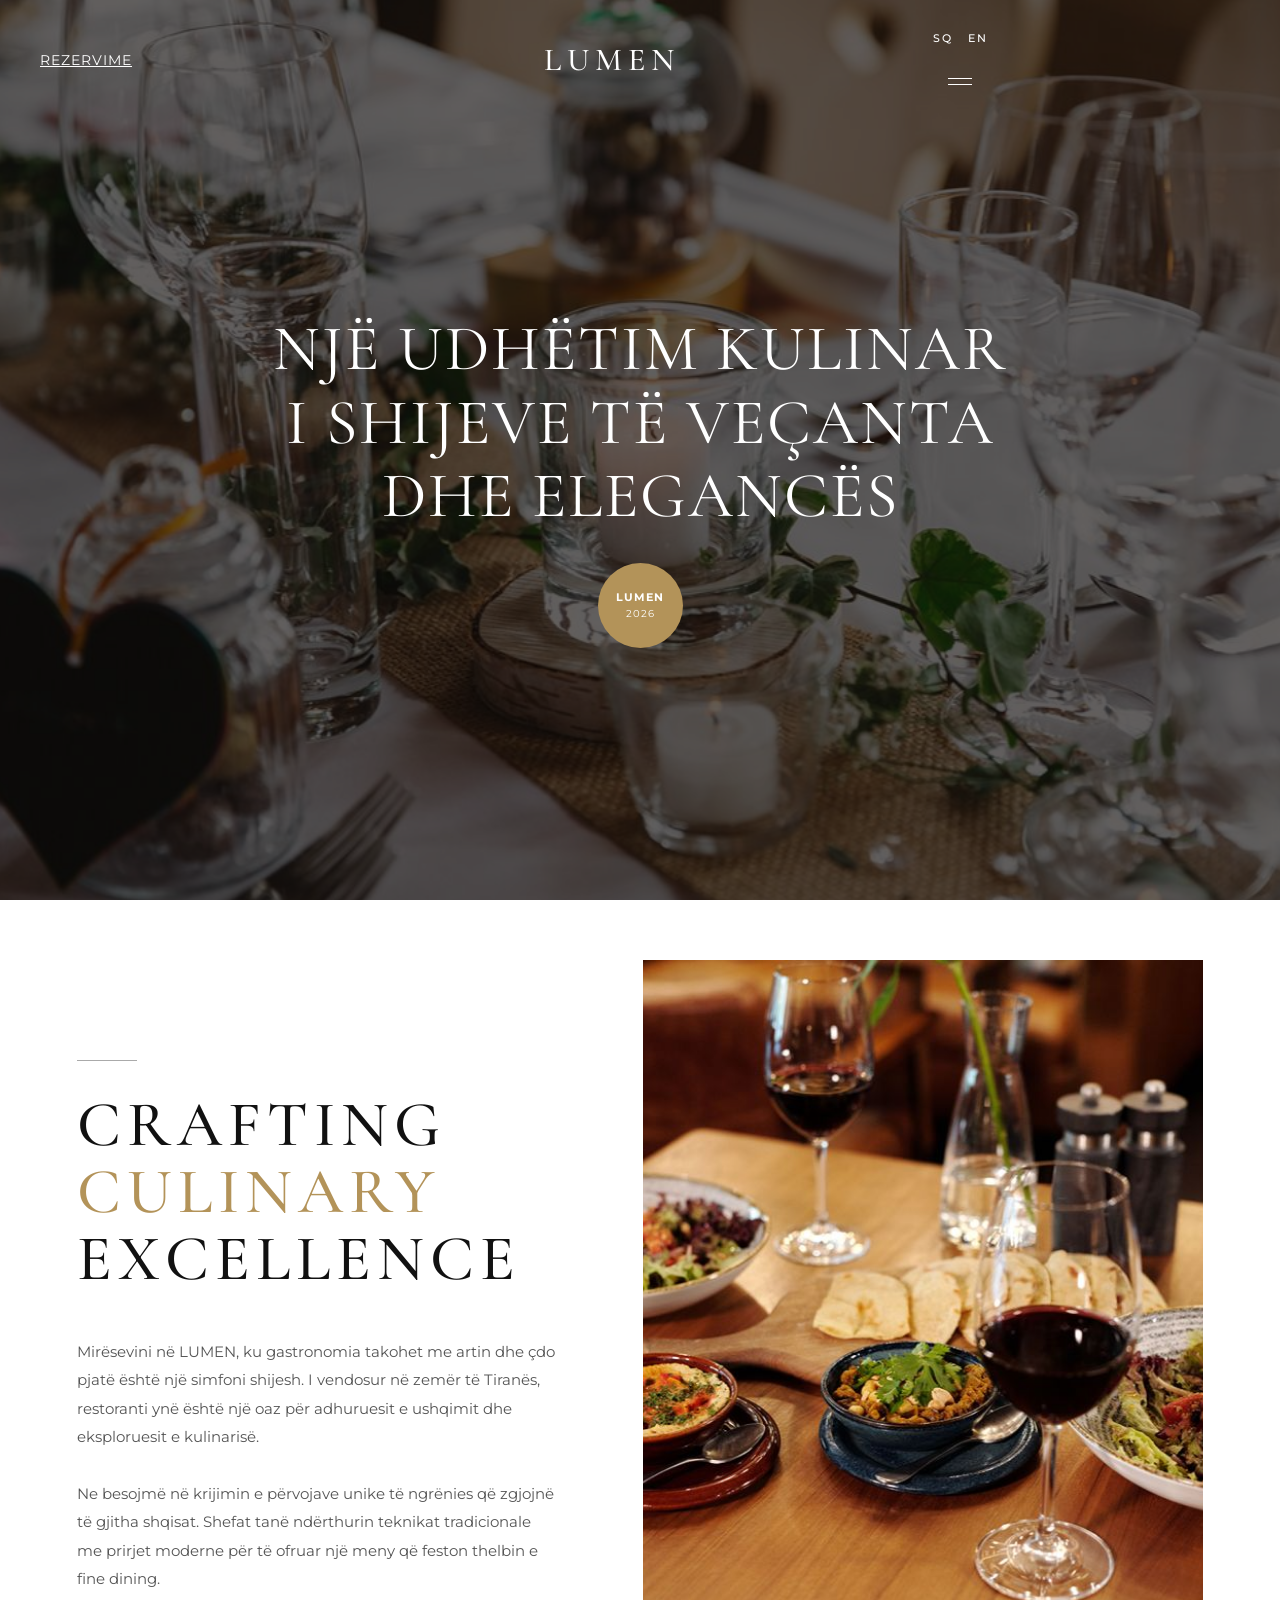
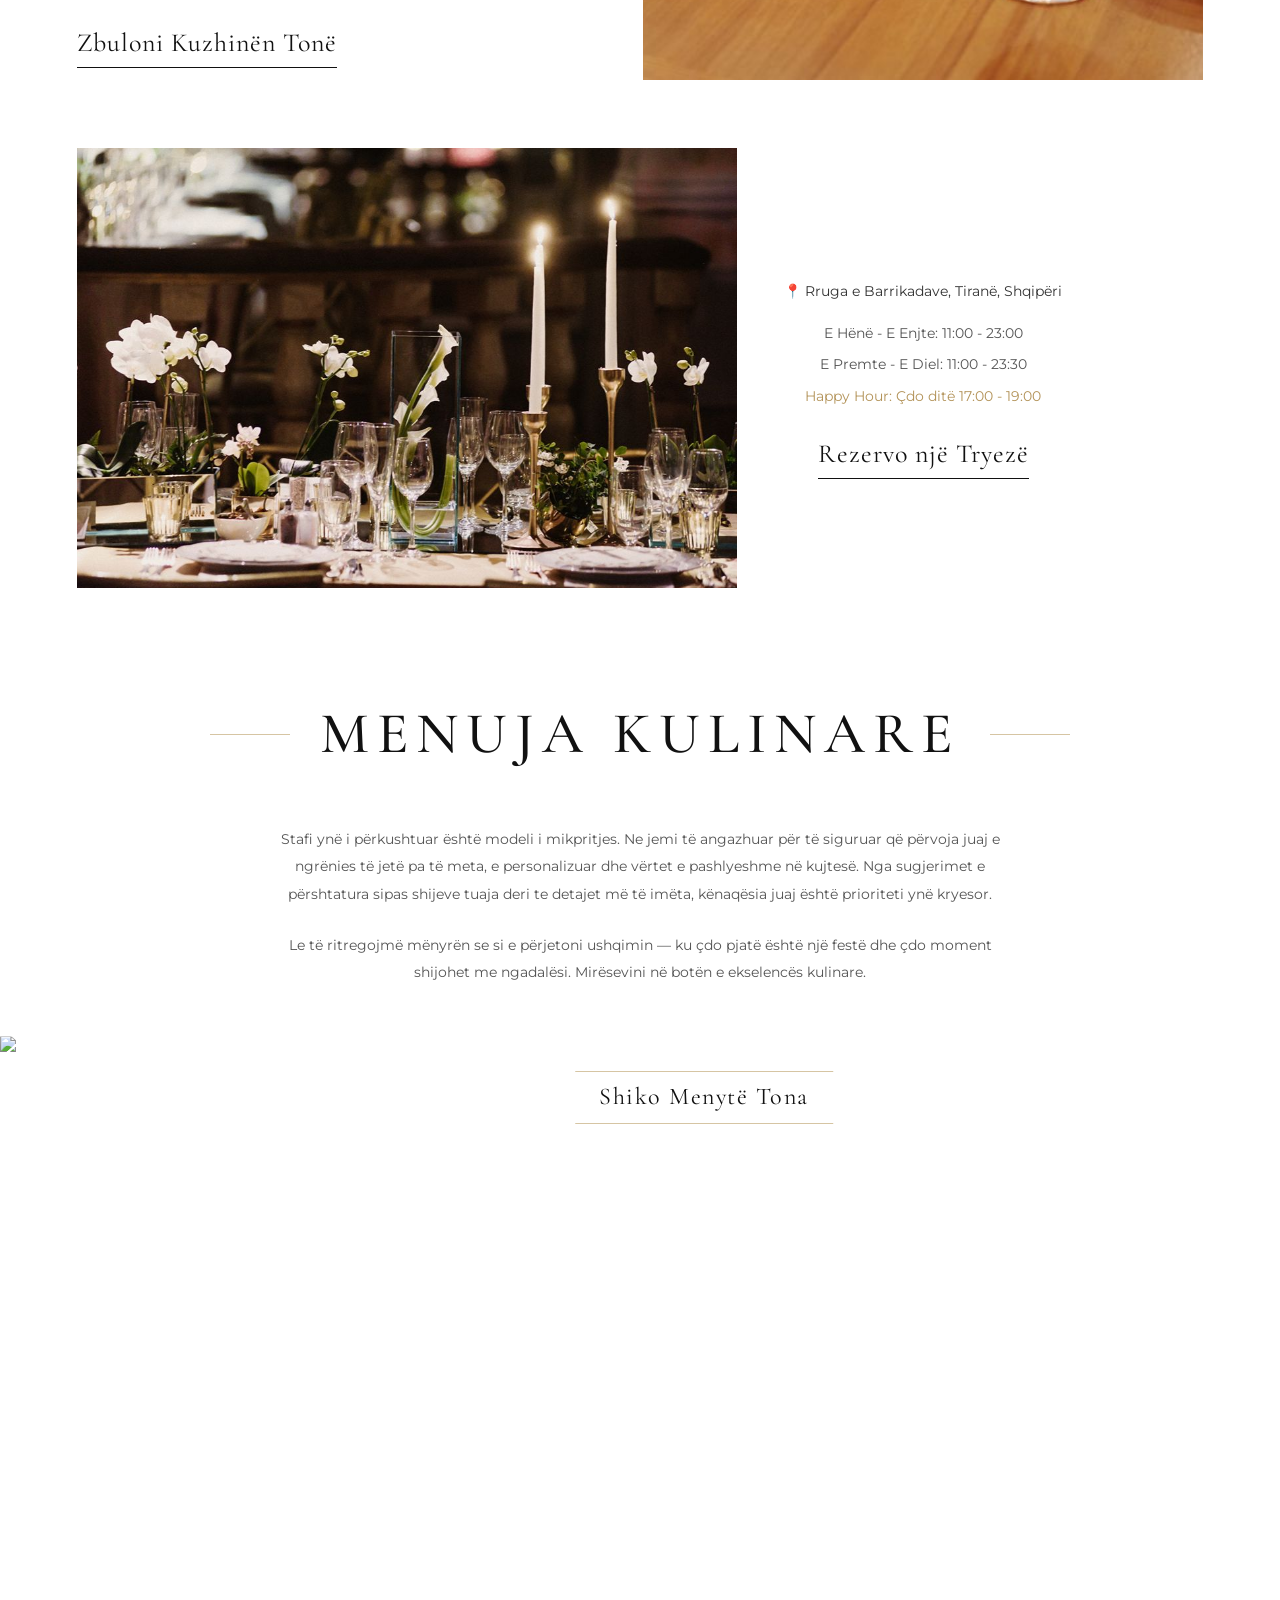
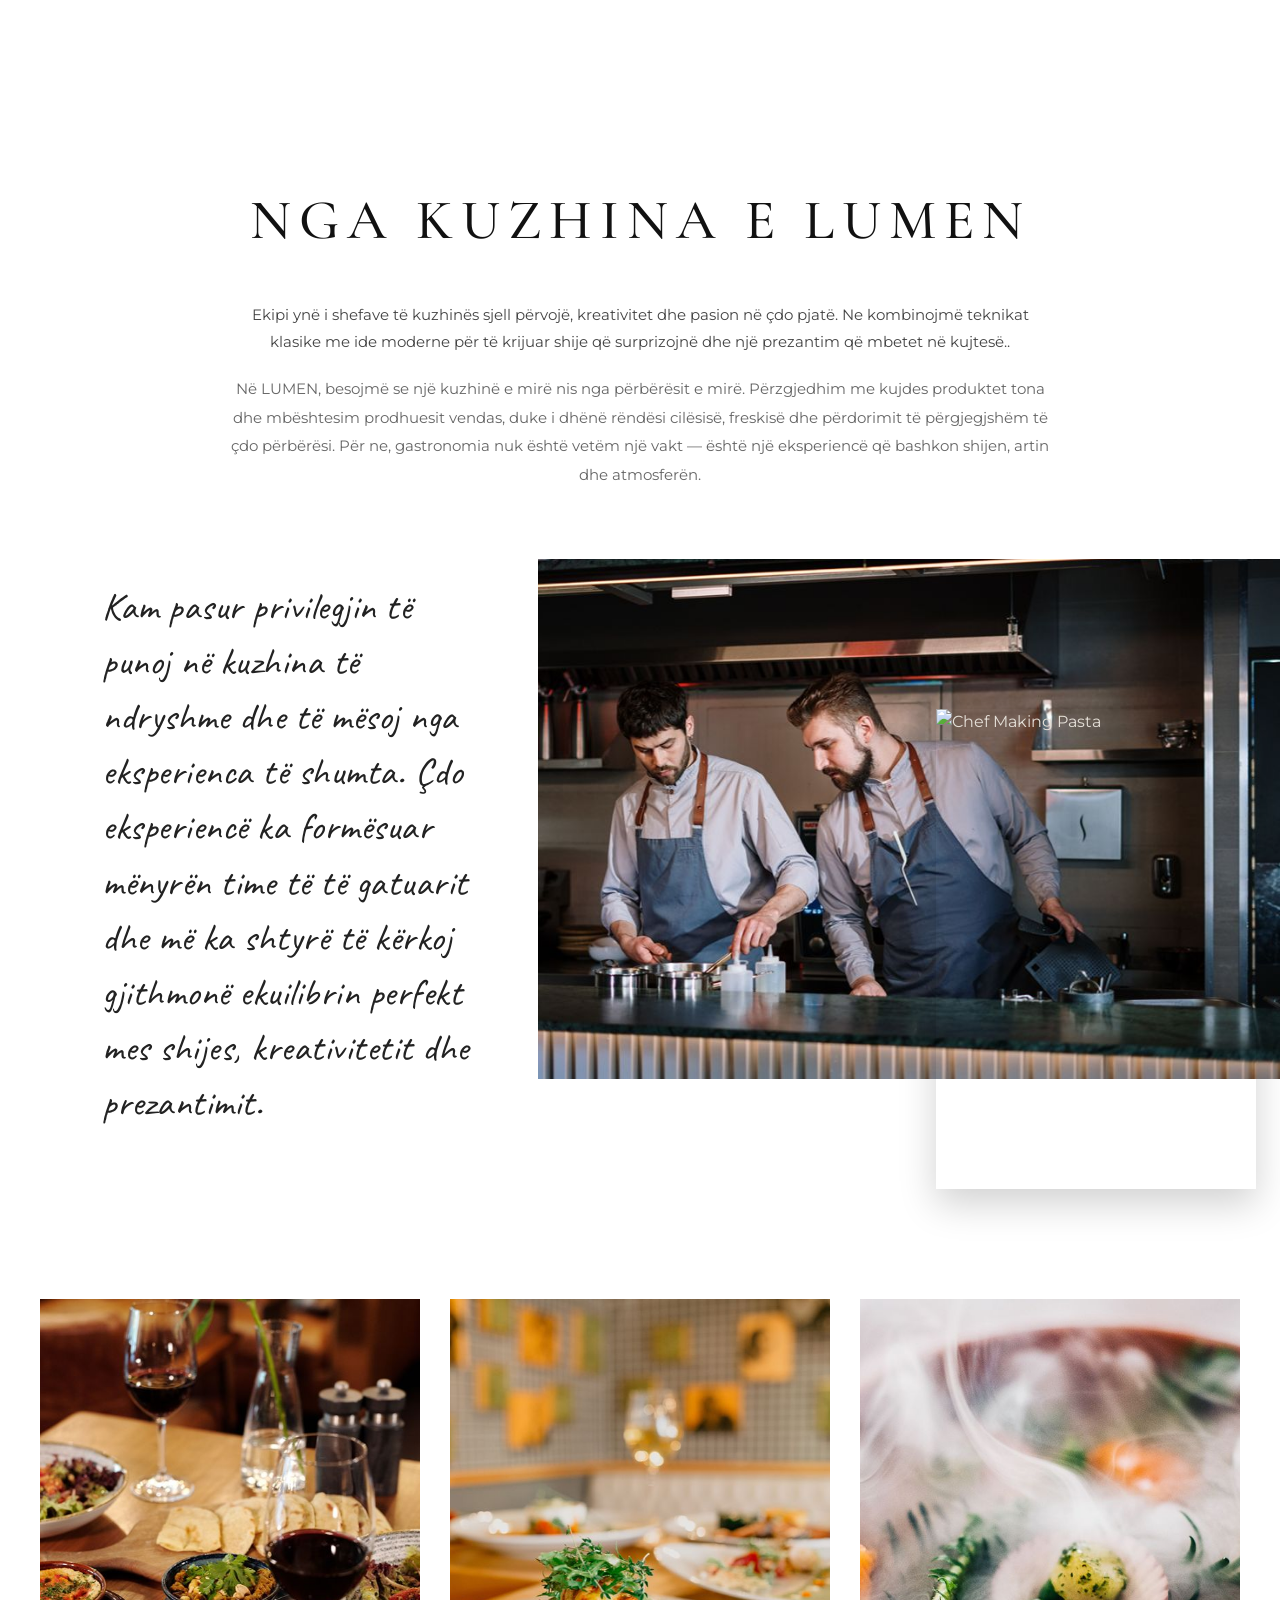
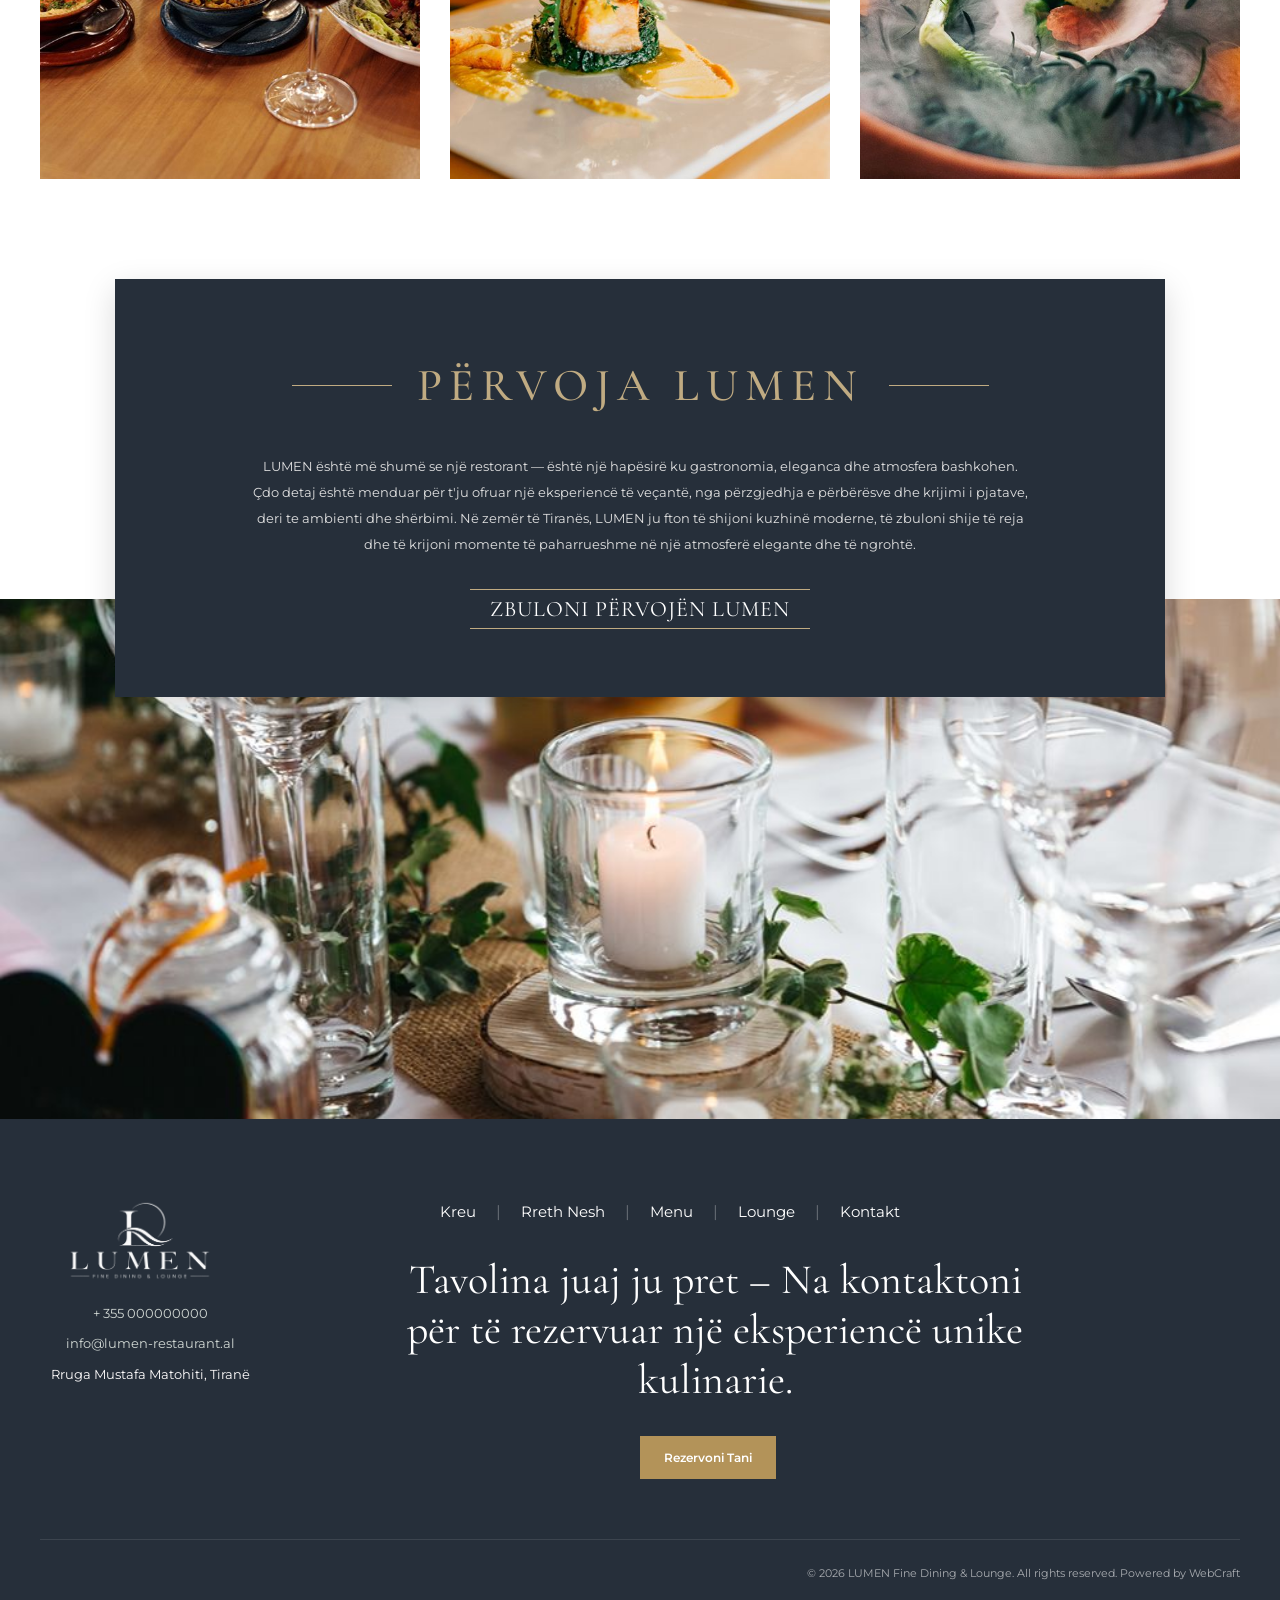
==== commit b27cb275: "." ====
--- a/index.html
+++ b/index.html
@@ -31,17 +31,19 @@
     <!-- Fullscreen Menu Overlay (Me 7 Faqet) -->
     <div class="menu-overlay" id="menuOverlay">
         <div class="overlay-header">
-            <div class="brand-logo-dark">LUMEN</div>
-            <button class="close-btn" id="closeMenuBtn" aria-label="Mbyll Menynë">&times;</button>
-        </div>
+    <div class="brand-logo-dark">
+        <img src="image/logo7.png" width="250px" alt="LUMEN Fine Dining & Lounge">
+    </div>
+
+    <button class="close-btn" id="closeMenuBtn" aria-label="Mbyll Menynë">&times;</button>
+</div>
         <div class="overlay-content">
             <nav class="overlay-nav">
                 <a href="index.html">Kreu</a>
                 <a href="about.html">Rreth Nesh</a>
-                <a href="menu.html">Menyja</a>
+                <a href="menu.html">Menu</a>
                 <a href="lounge.html">Lounge Bar</a>
                 <a href="gallery.html">Galeria</a>
-                <a href="reservations.html">Rezervime</a>
                 <a href="contact.html">Kontakt</a>
             </nav>
             <div class="overlay-info">
@@ -57,9 +59,9 @@
     <section class="hero-section">
         <!-- Slides -->
         <div class="hero-slider">
-            <div class="slide active" style="background-image: url('https://images.unsplash.com/photo-1544025162-d76694265947?q=80&w=1600');"></div>
-            <div class="slide" style="background-image: url('https://images.unsplash.com/photo-1517248135467-4c7edcad34c4?q=80&w=1600');"></div>
-            <div class="slide" style="background-image: url('https://images.unsplash.com/photo-1550966871-3ed3cdb5ed0c?q=80&w=1600');"></div>
+            <div class="slide active" style="background-image: url('image/1 (13).jpg');"></div>
+            <div class="slide" style="background-image: url('image/1 (11).jpg');"></div>
+            <div class="slide" style="background-image: url('image/1 (32).jpg');"></div>
         </div>
 
         <div class="hero-overlay"></div>
@@ -72,13 +74,11 @@
                 DHE ELEGANCËS
             </h1>
             <div class="badge-michelin">
-                <span>MICHELIN</span>
+                <span>LUMEN</span>
                 <small>2026</small>
             </div>
         </div>
     </section>
-
-
 <section class="magic-section">
     <div class="magic-container">
         <!-- Ana e Majtë -->
@@ -88,7 +88,7 @@
                 <h2 class="serif-heading">
                     CRAFTING<br>
                     <span class="gold-text">CULINARY</span><br>
-                    MAGIC
+                    EXCELLENCE
                 </h2>
             </div>
 
@@ -105,14 +105,14 @@
             </div>
 
             <div class="small-food-img">
-                <img src="https://images.unsplash.com/photo-1555396273-367ea4eb4db5?q=80&w=800" alt="LUMEN Special Dish">
+                <img src="image/1 (15).jpg" alt="LUMEN Special Dish">
             </div>
         </div>
 
         <!-- Ana e Djathtë -->
         <div class="magic-right">
             <div class="large-food-img">
-                <img src="https://images.unsplash.com/photo-1534422298391-e4f8c172dddb?q=80&w=1000" alt="Featured Dish">
+                <img src="image/1 (31).jpg" alt="Featured Dish">
             </div>
 
             <div class="info-schedule-box">
@@ -135,7 +135,7 @@
         <!-- Titulli me dy vija anash -->
         <div class="lacarte-title-wrap">
             <span class="side-line"></span>
-            <h2 class="lacarte-title">LA CARTE</h2>
+            <h2 class="lacarte-title">MENUJA KULINARE</h2>
             <span class="side-line"></span>
         </div>
 
@@ -168,16 +168,19 @@
     <div class="chefs-header-container">
         <div class="chefs-title-wrap">
             <span class="side-line"></span>
-            <h2 class="chefs-title">THE CHEF’S WORDS</h2>
+            <h2 class="chefs-title">NGA KUZHINA E LUMEN</h2>
             <span class="side-line"></span>
         </div>
 
         <p class="chefs-subtitle">
-            Our team of seasoned chefs, each a virtuoso in their domain, craft culinary wonders that push <span class="gold-text">the boundaries of creativity</span>.
+            Ekipi ynë i shefave të kuzhinës sjell përvojë, kreativitet dhe pasion në çdo pjatë. Ne kombinojmë teknikat klasike me ide moderne për të krijuar shije që surprizojnë dhe një prezantim që mbetet në kujtesë.</span>.
         </p>
 
         <p class="chefs-desc">
-            We embrace sustainability, and it reflects in our practices. We strive to minimize our environmental footprint by supporting local farmers, reducing waste, and making responsible choices in sourcing our ingredients. We believe in giving back to the community that nurtures us, and we are actively involved in local initiatives and charities.
+            Në LUMEN, besojmë se një kuzhinë e mirë nis nga përbërësit e mirë. Përzgjedhim me kujdes produktet tona dhe mbështesim prodhuesit vendas, duke i dhënë rëndësi cilësisë, freskisë dhe përdorimit të përgjegjshëm të çdo përbërësi.
+
+Për ne, gastronomia nuk është vetëm një vakt — 
+është një eksperiencë që bashkon shijen, artin dhe atmosferën.
         </p>
     </div>
 
@@ -185,13 +188,13 @@
     <div class="chefs-stage-wrapper">
         <!-- Fotoja e madhe në sfond -->
         <div class="bg-utensils-full">
-            <img src="https://images.unsplash.com/photo-1556910103-1c02745aae4d?q=80&w=1600" alt="Kitchen Utensils">
+            <img src="image/pexels-cottonbro-4253300 (1).jpg" alt="Kitchen Utensils">
         </div>
 
         <!-- Karta e bardhë me dorëshkrimin që mbulon anën e majtë sipër -->
         <div class="chef-white-card">
             <p class="handwriting-text">
-                I have had the privilege of working in some of the finest kitchens. These experiences have shaped my skills and allowed me to push the boundaries of flavor and presentation.
+                Kam pasur privilegjin të punoj në kuzhina të ndryshme dhe të mësoj nga eksperienca të shumta. Çdo eksperiencë ka formësuar mënyrën time të të gatuarit dhe më ka shtyrë të kërkoj gjithmonë ekuilibrin perfekt mes shijes, kreativitetit dhe prezantimit.
             </p>
         </div>
 
@@ -206,13 +209,13 @@
 <section class="gallery-trio-section">
     <div class="gallery-trio-grid">
         <div class="gallery-item">
-            <img src="https://images.unsplash.com/photo-1540189549336-e6e99c3679fe?q=80&w=800" alt="Special Dish">
+            <img src="image/1 (31).jpg" alt="Special Dish">
         </div>
         <div class="gallery-item">
-            <img src="https://images.unsplash.com/photo-1517248135467-4c7edcad34c4?q=80&w=800" alt="Restaurant Interior View">
+            <img src="image/1 (32).jpg" alt="Restaurant Interior View">
         </div>
         <div class="gallery-item">
-            <img src="https://images.unsplash.com/photo-1533089860892-a7c6f0a88666?q=80&w=800" alt="Breakfast Table">
+            <img src="image/1 (34).jpg" alt="Breakfast Table">
         </div>
     </div>
 </section>
@@ -223,58 +226,77 @@
     <div class="dark-overlay-card">
         <div class="restaurant-title-wrap">
             <span class="side-line-gold"></span>
-            <h2 class="restaurant-title">THE RESTAURANT</h2>
+            <h2 class="restaurant-title">PËRVOJA LUMEN</h2>
             <span class="side-line-gold"></span>
         </div>
         <p class="dark-card-desc">
-            We embrace sustainability, and it reflects in our practices. We strive to minimize our environmental footprint by supporting local farmers, reducing waste, and making responsible choices in sourcing our ingredients. We believe in giving back to the community that nurtures us, and we are actively involved in local initiatives and charities.
+           LUMEN është më shumë se një restorant — është një hapësirë ku gastronomia, eleganca dhe atmosfera bashkohen. Çdo detaj është menduar për t'ju ofruar një eksperiencë të veçantë, nga përzgjedhja e përbërësve dhe krijimi i pjatave, deri te ambienti dhe shërbimi.
+
+Në zemër të Tiranës, LUMEN ju fton të shijoni kuzhinë moderne, të zbuloni shije të reja dhe të krijoni momente të paharrueshme në një atmosferë elegante dhe të ngrohtë.
         </p>
         <div class="dark-card-btn-wrap">
-            <a href="#" class="gold-underline-link">Discover the Restaurant</a>
+            <a href="#" class="gold-underline-link">ZBULONI PËRVOJËN LUMEN</a>
         </div>
     </div>
 
     <!-- Imazhi i madh i restorantit në sfond -->
     <div class="restaurant-full-img">
-        <img src="https://images.unsplash.com/photo-1550966871-3ed3cdb5ed0c?q=80&w=1600" alt="Modern Restaurant Interior">
-    </div>
-</section>
-
-<!-- 3. FOOTER-I I FAQES -->
+        <img src="image/1 (13).jpg" alt="Modern Restaurant Interior">
+    </div>
+</section>
+
+
+<!-- FOOTER SECTION -->
 <footer class="site-footer">
     <div class="footer-container">
-        <!-- Logoja -->
-        <h2 class="footer-logo">RESTAURANT</h2>
-        <div class="footer-divider-top"></div>
-
-        <!-- Adresa dhe Orari -->
-        <div class="footer-info">
-            <p class="footer-address">Via Serlas 546, 6700 St. Moritz, Switzerland</p>
-            
-            <div class="footer-hours">
-                <p>Monday–Wednesday: <span>11a-9p</span></p>
-                <p>Thursday–Saturday: <span>11a-10p</span></p>
-                <p>Happy Hour: <span>Everyday 2p-6p</span></p>
-            </div>
-
-            <!-- Rrjetet Sociale -->
-            <div class="footer-socials">
+        
+        <div class="footer-main-row">
+            <!-- Kolona 1: Logo & Kontaktet -->
+         <div class="footer-col-brand">
+    <div class="footer-logo">
+        <img src="image/logo7.png" alt="Logo">
+    </div>
+
+    <div class="footer-contact-details">
+        <p class="footer-phone">+ 355 000000000</p>
+        <p class="footer-email">info@lumen-restaurant.al</p>
+       
+        
+         <p class="footer-address">Rruga Mustafa Matohiti, Tiranë</p>
+    </div>
+</div>
+
+            <!-- Kolona 2: Navigimi & Titulli Kryesor -->
+            <div class="footer-col-content">
+                <nav class="footer-nav">
+                    <a href="index.html">Kreu</a>
+                    <span class="nav-sep">|</span>
+                    <a href="about.html">Rreth Nesh</a>
+                    <span class="nav-sep">|</span>
+                    <a href="menu.html">Menu</a>
+                    <span class="nav-sep">|</span>
+                    <a href="lounge.html">Lounge</a>
+                     <span class="nav-sep">|</span>
+                    <a href="contact.html">Kontakt</a>
+                </nav>
+
+                <h2 class="footer-heading">Tavolina juaj ju pret – Na kontaktoni për të rezervuar një eksperiencë unike kulinarie.</h2>
+                
+                <a href="#book" class="btn-footer-cta">Rezervoni Tani</a>
+            </div>
+        </div>
+
+        <div class="footer-bottom-bar">
+            <div class="social-icons">
                 <a href="#"><i class="fab fa-facebook-f"></i></a>
                 <a href="#"><i class="fab fa-twitter"></i></a>
+                <a href="#"><i class="fab fa-telegram-plane"></i></a>
                 <a href="#"><i class="fab fa-youtube"></i></a>
-                <a href="#"><i class="fab fa-instagram"></i></a>
-            </div>
-        </div>
-
-        <div class="footer-divider-bottom"></div>
-
-        <!-- Linket në fund -->
-        <div class="footer-links">
-            <a href="#">Home</a>
-            <a href="#">Our Menus</a>
-            <a href="#">Reservation</a>
-            <a href="#">Get Directions</a>
-        </div>
+            </div>
+            <p class="copyright-text">&copy;  2026 LUMEN Fine Dining & Lounge. All rights reserved.
+Powered by WebCraft</p>
+        </div>
+
     </div>
 </footer>
     <!-- Script për Overlay & Slider -->
--- a/style.css
+++ b/style.css
@@ -146,7 +146,7 @@
     justify-content: center;
     width: 85px;
     height: 85px;
-    background-color: #b31e24;
+    background-color: #B39359;
     border-radius: 50%;
     color: #fff;
     font-size: 11px;
@@ -165,7 +165,7 @@
     position: fixed;
     top: 0; left: 0;
     width: 100%; height: 100%;
-    background-color: var(--overlay-bg);
+    background-color: #262F3A;
     z-index: 1000;
     display: flex;
     flex-direction: column;
@@ -224,7 +224,7 @@
 }
 
 .overlay-nav a:hover {
-    color: var(--text-dark);
+    color: #a0a0a0;
 }
 
 .overlay-info {
@@ -337,7 +337,7 @@
 }
 
 .small-food-img img {
-    width: 100%;
+    width: 150%;
     height: 100%;
     object-fit: cover;
 }
@@ -360,7 +360,7 @@
 
 .info-schedule-box {
     text-align: center;
-    padding-top: 60px;
+    padding-top: 200px;
 }
 
 .address-txt {
@@ -423,7 +423,7 @@
 
 .lacarte-section {
     background-color: #ffffff;
-    padding-top: 100px;
+  
     position: relative;
     text-align: center;
 }
@@ -606,7 +606,7 @@
 
 .chefs-desc {
     font-family: 'Montserrat', sans-serif;
-    font-size: 13px;
+    font-size: 15px;
     color: #666666;
     line-height: 1.9;
     font-weight: 400;
@@ -661,6 +661,7 @@
     width: 320px;
     height: 480px;
     z-index: 5;
+      margin-left: 270px;
     box-shadow: 0 15px 35px rgba(0, 0, 0, 0.18);
 }
 
@@ -669,6 +670,7 @@
     height: 100%;
     object-fit: cover;
     display: block;
+  
 }
 
 /* RESPONSIVE DESIGN */
@@ -854,7 +856,7 @@
 .footer-address {
     font-family: 'Montserrat', sans-serif;
     font-size: 13px;
-    color: #555555;
+    color: #fffdfd;
     margin-bottom: 25px;
 }
 
@@ -956,6 +958,7 @@
     width: 100%;
     padding: 25px 0;
     background-color: transparent;
+      background-color: #0b0806;
 }
 
 .nav-container {
@@ -990,6 +993,7 @@
 .main-nav ul {
     display: flex;
     list-style: none;
+    color: #ffffff !important;
     gap: 35px;
     margin: 0;
     padding: 0;
@@ -998,13 +1002,13 @@
 .main-nav a {
     text-decoration: none;
     font-size: 15px;
-    color: #333333;
+    color: #fbf9f9;
     transition: color 0.3s ease;
 }
 
 .main-nav a.active,
 .main-nav a:hover {
-    color: #b86235; /* Ngjyra kafe/terrakotë e përzgjedhur për linkun aktiv */
+    color: #a8a8a8; /* Ngjyra kafe/terrakotë e përzgjedhur për linkun aktiv */
 }
 
 .has-dropdown .arrow {
@@ -1046,36 +1050,7 @@
     display: block;
 }
 
-/* PANELI I SOCIALS (KUTITË E BARDHA NË TË MAJTË) */
-.social-side-bar {
-    position: absolute;
-    top: 50%;
-    left: -20px;
-    transform: translateY(-50%);
-    display: flex;
-    flex-direction: column;
-    gap: 8px;
-    z-index: 10;
-}
-
-.social-side-bar a {
-    width: 42px;
-    height: 42px;
-    background-color: #ffffff;
-    display: flex;
-    align-items: center;
-    justify-content: center;
-    color: #1a3322;
-    text-decoration: none;
-    font-size: 16px;
-    box-shadow: 0 4px 12px rgba(0, 0, 0, 0.08);
-    transition: background-color 0.3s ease, color 0.3s ease;
-}
-
-.social-side-bar a:hover {
-    background-color: #1a3322;
-    color: #ffffff;
-}
+
 
 /* ANA E DJATHTË - TEKSTI */
 .about-text-column {
@@ -1414,7 +1389,7 @@
 .about-overlap-card {
     position: absolute;
     right: 0;
-    top: 50px;
+    top: 25px;
     width: 48%;
     background-color: #f7f6f0;
     padding: 45px 50px;
@@ -1527,7 +1502,7 @@
 /* FOTOJA E SFONDIT SIPËR */
 .reservation-hero-bg {
     width: 100%;
-    height: 380px;
+    height: 450px;
     overflow: hidden;
 }
 
@@ -1535,7 +1510,7 @@
     width: 100%;
     height: 100%;
     object-fit: cover;
-    object-position: center 30%;
+    object-position: top 30%;
     display: block;
 }
 
@@ -1687,7 +1662,7 @@
 
 .btn-submit {
     align-self: flex-start;
-    background-color: #8c3b2b; /* Ngjyrë e kuqe e errët / terrakotë */
+    background-color: #B39359; /* Ngjyrë e kuqe e errët / terrakotë */
     color: #ffffff;
     border: none;
     padding: 12px 26px;
@@ -1834,7 +1809,7 @@
    ========================================== */
 
 .site-footer {
-    background-color: #032018;
+    background-color: #262F3A;
     color: #ffffff;
     padding: 80px 0 30px;
     font-family: 'Montserrat', sans-serif;
@@ -1870,10 +1845,11 @@
     gap: 10px;
     font-size: 13px;
     color: #d0d7d3;
+    margin-left: -100px;
 }
 
 .footer-email {
-    text-decoration: underline;
+    
     margin: 0;
 }
 
@@ -1912,19 +1888,36 @@
     margin: 0 0 30px 0;
     max-width: 650px;
     color: #ffffff;
+    margin-left: -50px;
 }
 
 .btn-footer-cta {
-    background-color: #8c3b2b;
+    background-color: #B39359;
     color: #ffffff;
     padding: 12px 24px;
     font-size: 12px;
     font-weight: 600;
     text-decoration: none;
     transition: background-color 0.3s ease;
+    margin-left: 200px;
 }
 
 .btn-footer-cta:hover {
+    background-color: #6e2d20;
+}
+
+.btn-footer-cta1 {
+    background-color: #B39359;
+    color: #ffffff;
+    padding: 12px 24px;
+    font-size: 12px;
+    font-weight: 600;
+    text-decoration: none;
+    transition: background-color 0.3s ease;
+   
+}
+
+.btn-footer-cta1:hover {
     background-color: #6e2d20;
 }
 
@@ -1971,7 +1964,7 @@
 /* ==========================================
    GLOBAL STYLES & BASE SETTINGS
    ========================================== */
-* {
+/* * {
     margin: 0;
     padding: 0;
     box-sizing: border-box;
@@ -1988,7 +1981,7 @@
     max-width: 1200px;
     margin: 0 auto;
     padding: 0 20px;
-}
+} */
 
 /* Common Titles */
 .section-tag {
@@ -2008,10 +2001,11 @@
     font-weight: 400;
     text-align: center;
     margin-bottom: 50px;
+    text-align: left;
 }
 
 .section-title.left-align {
-    text-align: left;
+
     margin-bottom: 20px;
 }
 
@@ -2075,7 +2069,7 @@
     position: relative;
     z-index: 2;
     text-align: center;
-    margin-bottom: 120px;
+   margin-top: 100px;
 }
 
 .hero-content h1 {
@@ -2416,14 +2410,14 @@
    DARK LUXURY STYLES - LUMEN LOUNGE
    ========================================== */
 
-* {
+/* * {
     margin: 0;
     padding: 0;
     box-sizing: border-box;
 }
 
 body {
-    background-color: #0d0a08; /* Dark premium espresso/black */
+    background-color: #0d0a08; 
     color: #e5e0d8;
     font-family: 'Montserrat', sans-serif;
     line-height: 1.6;
@@ -2433,13 +2427,13 @@
     max-width: 1200px;
     margin: 0 auto;
     padding: 0 20px;
-}
+} */
 
 /* Badges & Buttons */
 .badge {
     display: inline-block;
-    background-color: #5c2018; /* Dark reddish burgundy */
-    color: #e5a060;
+    background-color: #b3935980; /* Dark reddish burgundy */
+    color: #faf2eb;
     font-size: 10px;
     letter-spacing: 2px;
     font-weight: 600;
@@ -2451,8 +2445,8 @@
 
 .btn-gold {
     display: inline-block;
-    background-color: #d88018; /* Gold/Amber Accent */
-    color: #0d0a08;
+    background-color: #B39359; /* Gold/Amber Accent */
+    color: #f6f3f1;
     padding: 12px 26px;
     font-size: 11px;
     font-weight: 600;
@@ -2463,12 +2457,12 @@
 }
 
 .btn-gold:hover {
-    background-color: #f09528;
+    background-color: #B39359;
 }
 
 .btn-gold-sm {
     display: inline-block;
-    background-color: #d88018;
+    background-color: #B39359;
     color: #0d0a08;
     padding: 8px 16px;
     font-size: 10px;
@@ -2478,7 +2472,7 @@
 }
 
 .link-gold {
-    color: #d88018;
+    color: #B39359;
     text-decoration: none;
     font-size: 11px;
     font-weight: 600;
@@ -2664,10 +2658,10 @@
 }
 
 .cocktail-card {
-    background-color: #15100c;
+    background-color: #262F3A;
     border-radius: 8px;
     padding: 25px;
-    border: 1px solid #221a14;
+    border: 1px solid #262F3A;
 }
 
 .cocktail-img {
@@ -2717,10 +2711,10 @@
 }
 
 .list-card {
-    background-color: #15100c;
+    background-color: #262F3A;
     border-radius: 8px;
     padding: 35px;
-    border: 1px solid #221a14;
+    border: 1px solid#262F3A;
 }
 
 .list-item {
@@ -2852,7 +2846,7 @@
 
 .event-meta {
     font-size: 11px;
-    color: #d88018;
+    color: #B39359;
     margin-bottom: 12px;
 }
 
@@ -2923,7 +2917,7 @@
 
 .blog-date {
     font-size: 10px;
-    color: #d88018;
+    color: #B39359;
     display: block;
     margin-bottom: 8px;
 }
@@ -3011,23 +3005,12 @@
 }
 
 /* Badges & Buttons */
-.badge {
-    display: inline-block;
-    background-color: #4a1c14;
-    color: #d88018;
-    font-size: 10px;
-    letter-spacing: 2px;
-    font-weight: 600;
-    padding: 6px 14px;
-    border-radius: 20px;
-    text-transform: uppercase;
-    margin-bottom: 15px;
-}
+
 
 .btn-gold {
     display: inline-block;
-    background-color: #d88018;
-    color: #0b0806;
+    background-color: #B39359;
+    color: #fafafa;
     padding: 12px 26px;
     font-size: 11px;
     font-weight: 600;
@@ -3040,14 +3023,14 @@
 }
 
 .btn-gold:hover {
-    background-color: #f09528;
+    background-color: #B39359;
 }
 
 .btn-gold-block {
     display: block;
     width: 100%;
-    background-color: #d88018;
-    color: #0b0806;
+    background-color: #B39359;
+    color: #fbfbfb;
     padding: 16px;
     font-size: 12px;
     font-weight: 600;
@@ -3060,11 +3043,11 @@
 }
 
 .btn-gold-block:hover {
-    background-color: #f09528;
+    background-color: #B39359;
 }
 
 .btn-gold-sm {
-    background-color: #d88018;
+    background-color: #B39359;
     color: #0b0806;
     padding: 10px 18px;
     font-size: 11px;
@@ -3136,7 +3119,7 @@
 .breadcrumb {
     font-size: 11px;
     letter-spacing: 3px;
-    color: #d88018;
+    color: #B39359;
     margin-bottom: 10px;
     font-weight: 600;
 }
@@ -3197,7 +3180,7 @@
 
 .info-icon {
     font-size: 20px;
-    color: #d88018;
+    color: #B39359;
 }
 
 .info-label {
@@ -3249,7 +3232,7 @@
 
 .contact-form input:focus,
 .contact-form textarea:focus {
-    border-color: #d88018;
+    border-color: #B39359;
 }
 
 .form-row {
@@ -3288,7 +3271,7 @@
 }
 
 .faq-accordion {
-    background-color: #120e0b;
+    background-color: #262F3A;
     border-radius: 6px;
     margin-bottom: 12px;
     padding: 18px 24px;
@@ -3311,12 +3294,12 @@
 }
 
 .faq-accordion[open] {
-    background-color: #d88018;
+    background-color: #B39359;
     color: #0b0806;
 }
 
 .faq-accordion[open] summary {
-    color: #0b0806;
+    color: #fefefe;
     font-weight: 600;
 }
 
@@ -3328,7 +3311,7 @@
 }
 
 .faq-accordion[open] p {
-    color: #1a1410;
+    color: #f6f5f5;
 }
 
 /* FOOTER */
@@ -3366,7 +3349,7 @@
 .social-icon {
     width: 36px;
     height: 36px;
-    background-color: #d88018;
+    background-color: #B39359;
     color: #0b0806;
     border-radius: 4px;
     display: flex;
@@ -3436,7 +3419,7 @@
 }
 
 .footer-links a:hover {
-    color: #d88018;
+    color: #B39359;
 }
 
 .schedule-item, .contact-info-item {
@@ -3460,4 +3443,10 @@
     .form-row {
         grid-template-columns: 1fr;
     }
+}
+
+.footer-logo img {
+    width: 200px;
+    height: auto;
+    object-fit: contain;
 }
